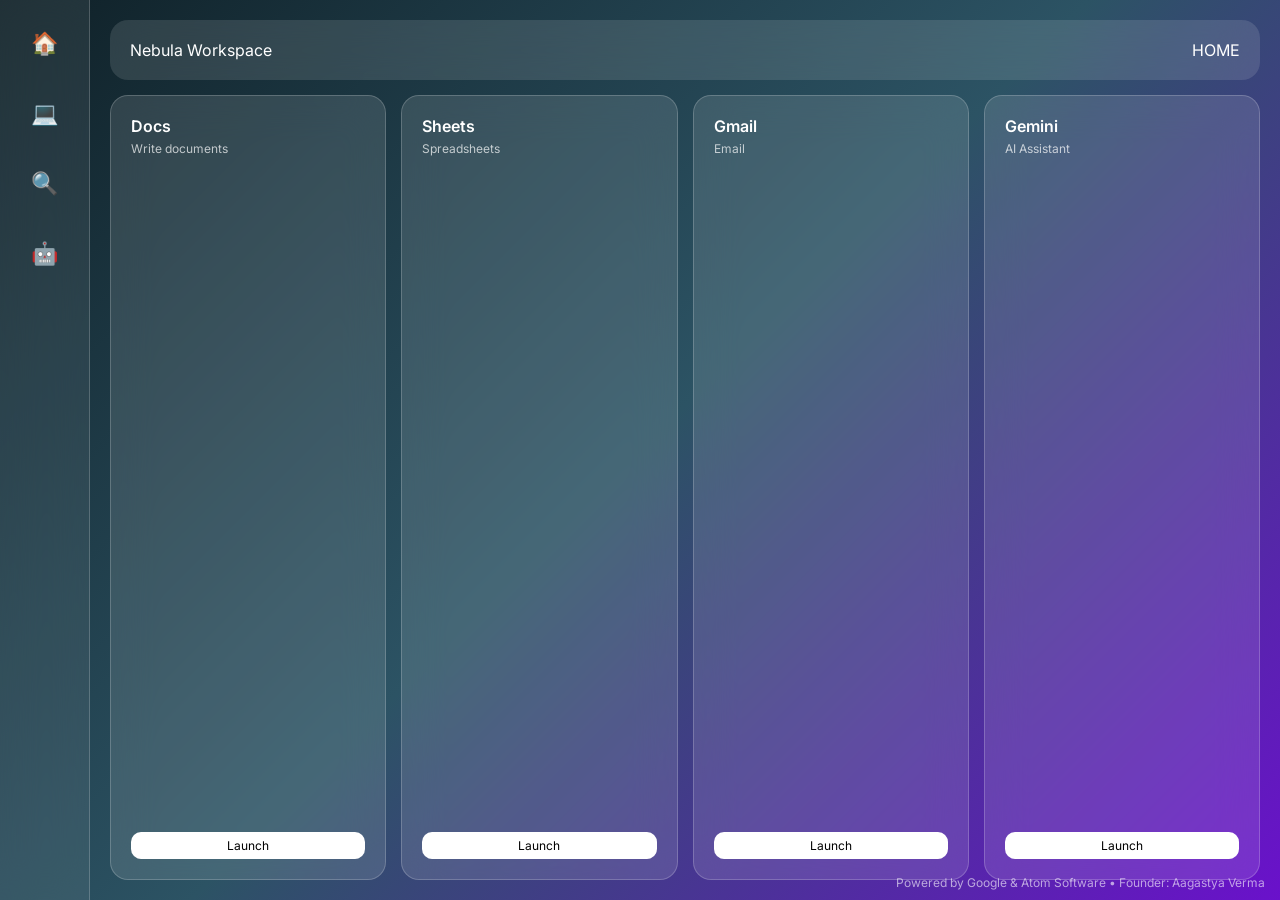
==== index.html @ 1278106d "Update and rename NOffice.html to index.html" ====
<!DOCTYPE html>
<html lang="en">
<head>
<meta charset="UTF-8">
<meta name="viewport" content="width=device-width, initial-scale=1.0">
<title>Nebula Office</title>
<link rel="icon" href="data:image/svg+xml,<svg xmlns=%22http://www.w3.org/2000/svg%22 viewBox=%220 0 100 100%22><text y=%22.9em%22 font-size=%2290%22>🌌</text></svg>">
<link href="https://fonts.googleapis.com/css2?family=Inter:wght@300;400;600&display=swap" rel="stylesheet">
<style>
*{margin:0;padding:0;box-sizing:border-box;font-family:'Inter',sans-serif}
body{height:100vh;background:linear-gradient(135deg,#0f2027,#2c5364,#6a11cb);display:flex;color:white}

.sidebar{width:90px;backdrop-filter:blur(20px);background:rgba(255,255,255,.08);border-right:1px solid rgba(255,255,255,.2);display:flex;flex-direction:column;align-items:center;padding:15px 0;gap:15px}
.icon{width:55px;height:55px;display:flex;align-items:center;justify-content:center;border-radius:18px;cursor:pointer;font-size:22px;transition:.25s}
.icon:hover{background:rgba(255,255,255,.2);transform:scale(1.05)}

.main{flex:1;display:flex;flex-direction:column;padding:20px;gap:15px}
.topbar{height:60px;backdrop-filter:blur(20px);background:rgba(255,255,255,.12);border-radius:18px;display:flex;align-items:center;justify-content:space-between;padding:0 20px}

.grid{flex:1;display:grid;grid-template-columns:repeat(4,1fr);gap:15px}

.card{backdrop-filter:blur(20px);background:rgba(255,255,255,.12);border-radius:18px;padding:20px;display:flex;flex-direction:column;justify-content:space-between;cursor:pointer;transition:.25s;border:1px solid rgba(255,255,255,.2)}
.card:hover{transform:translateY(-5px);background:rgba(255,255,255,.2)}
.card-title{font-size:16px;font-weight:600}
.card-desc{font-size:12px;opacity:.7;margin-top:5px}
.launch-btn{margin-top:15px;padding:6px 10px;border-radius:10px;background:white;color:black;font-size:12px;text-align:center}

.credits{position:fixed;bottom:10px;right:15px;font-size:12px;opacity:.6}
</style>
</head>
<body>

<div class="sidebar">
  <div class="icon" onclick="loadSet('home')">🏠</div>
  <div class="icon" onclick="loadSet('coding')">💻</div>
  <div class="icon" onclick="loadSet('research')">🔍</div>
  <div class="icon" onclick="loadSet('ai')">🤖</div>
</div>

<div class="main">
  <div class="topbar">
    <div>Nebula Workspace</div>
    <div id="mode">HOME</div>
  </div>

  <div class="grid" id="grid"></div>
</div>

<div class="credits">Powered by Google & Atom Software • Founder: Aagastya Verma</div>

<script>
const sets = {
  home: [
    {name:"Docs", url:"https://docs.google.com", desc:"Write documents"},
    {name:"Sheets", url:"https://sheets.google.com", desc:"Spreadsheets"},
    {name:"Gmail", url:"https://mail.google.com", desc:"Email"},
    {name:"Gemini", url:"https://gemini.google.com", desc:"AI Assistant"}
  ],
  coding: [
    {name:"VS Code", url:"https://vscode.dev", desc:"Web IDE"},
    {name:"Replit", url:"https://replit.com", desc:"Online coding"},
    {name:"GitHub", url:"https://github.com", desc:"Repositories"},
    {name:"StackOverflow", url:"https://stackoverflow.com", desc:"Debug help"}
  ],
  research: [
    {name:"Perplexity", url:"https://perplexity.ai", desc:"AI research"},
    {name:"Scholar", url:"https://scholar.google.com", desc:"Papers"},
    {name:"Wikipedia", url:"https://wikipedia.org", desc:"Knowledge"},
    {name:"Notion", url:"https://notion.so", desc:"Notes"}
  ],
  ai: [
    {name:"Gemini", url:"https://gemini.google.com", desc:"Google AI"},
    {name:"ChatGPT", url:"https://chat.openai.com", desc:"AI chat"},
    {name:"Poe", url:"https://poe.com", desc:"Multi AI"},
    {name:"HuggingFace", url:"https://huggingface.co/chat", desc:"Open models"}
  ]
};

function loadSet(name){
  const grid = document.getElementById('grid');
  grid.innerHTML = '';
  document.getElementById('mode').innerText = name.toUpperCase();

  sets[name].forEach(app => {
    const card = document.createElement('div');
    card.className = 'card';
    card.onclick = () => window.open(app.url, '_blank');

    card.innerHTML = `
      <div>
        <div class="card-title">${app.name}</div>
        <div class="card-desc">${app.desc}</div>
      </div>
      <div class="launch-btn">Launch</div>
    `;

    grid.appendChild(card);
  });
}

loadSet('home');
</script>

</body>
</html>
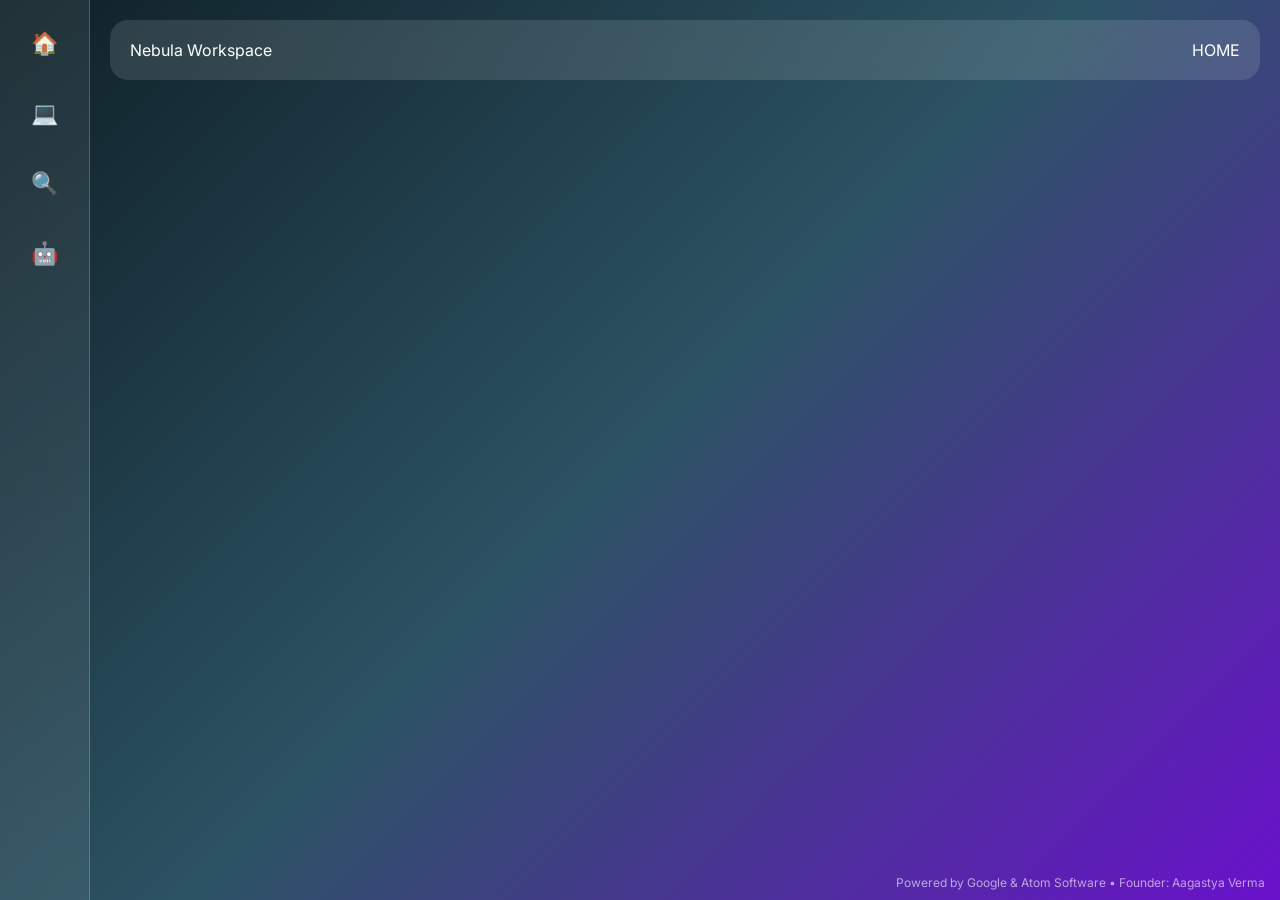
==== commit 990c1d2e: "Update index.html" ====
--- a/index.html
+++ b/index.html
@@ -58,9 +58,10 @@
   ],
   coding: [
     {name:"VS Code", url:"https://vscode.dev", desc:"Web IDE"},
-    {name:"Replit", url:"https://replit.com", desc:"Online coding"},
+    {name:"NebulaX", url:"https://aagastyaverma6-sys.github.io/NebulaX", desc:"Indigenous IDE by Atom"},
     {name:"GitHub", url:"https://github.com", desc:"Repositories"},
     {name:"StackOverflow", url:"https://stackoverflow.com", desc:"Debug help"}
+    {name:"Google Colab", url:"https://colab.research.google.com", desc:"Full Ubuntu text Dev environment"}
   ],
   research: [
     {name:"Perplexity", url:"https://perplexity.ai", desc:"AI research"},
@@ -73,6 +74,7 @@
     {name:"ChatGPT", url:"https://chat.openai.com", desc:"AI chat"},
     {name:"Poe", url:"https://poe.com", desc:"Multi AI"},
     {name:"HuggingFace", url:"https://huggingface.co/chat", desc:"Open models"}
+    {name:"PlAI", url:"https://plai.chat/", desc:"No login AI"}
   ]
 };
 
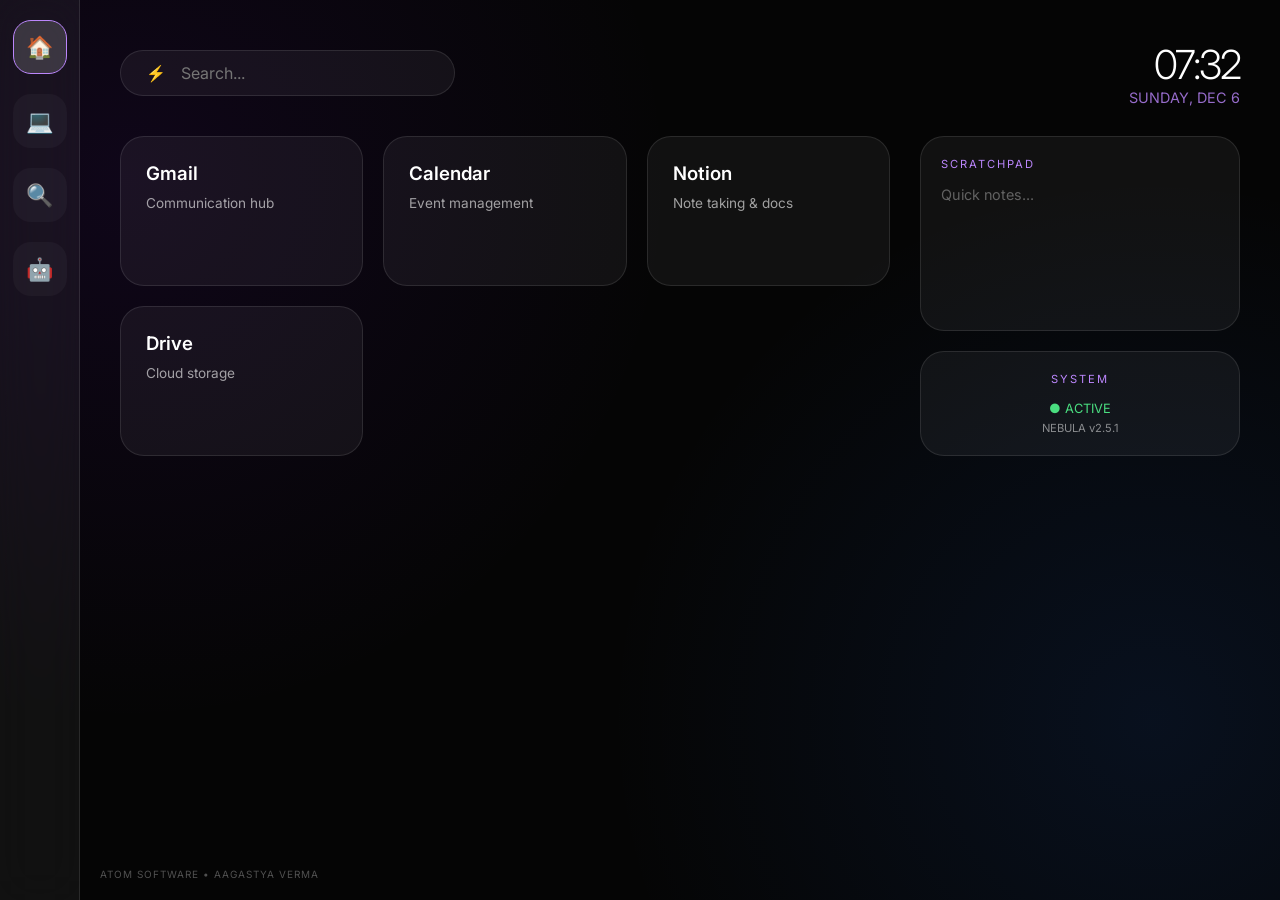
==== commit a31ffbbc: "Update index.html" ====
--- a/index.html
+++ b/index.html
@@ -1,107 +1,328 @@
 <!DOCTYPE html>
 <html lang="en">
 <head>
-<meta charset="UTF-8">
-<meta name="viewport" content="width=device-width, initial-scale=1.0">
-<title>Nebula Office</title>
-<link rel="icon" href="data:image/svg+xml,<svg xmlns=%22http://www.w3.org/2000/svg%22 viewBox=%220 0 100 100%22><text y=%22.9em%22 font-size=%2290%22>🌌</text></svg>">
-<link href="https://fonts.googleapis.com/css2?family=Inter:wght@300;400;600&display=swap" rel="stylesheet">
-<style>
-*{margin:0;padding:0;box-sizing:border-box;font-family:'Inter',sans-serif}
-body{height:100vh;background:linear-gradient(135deg,#0f2027,#2c5364,#6a11cb);display:flex;color:white}
-
-.sidebar{width:90px;backdrop-filter:blur(20px);background:rgba(255,255,255,.08);border-right:1px solid rgba(255,255,255,.2);display:flex;flex-direction:column;align-items:center;padding:15px 0;gap:15px}
-.icon{width:55px;height:55px;display:flex;align-items:center;justify-content:center;border-radius:18px;cursor:pointer;font-size:22px;transition:.25s}
-.icon:hover{background:rgba(255,255,255,.2);transform:scale(1.05)}
-
-.main{flex:1;display:flex;flex-direction:column;padding:20px;gap:15px}
-.topbar{height:60px;backdrop-filter:blur(20px);background:rgba(255,255,255,.12);border-radius:18px;display:flex;align-items:center;justify-content:space-between;padding:0 20px}
-
-.grid{flex:1;display:grid;grid-template-columns:repeat(4,1fr);gap:15px}
-
-.card{backdrop-filter:blur(20px);background:rgba(255,255,255,.12);border-radius:18px;padding:20px;display:flex;flex-direction:column;justify-content:space-between;cursor:pointer;transition:.25s;border:1px solid rgba(255,255,255,.2)}
-.card:hover{transform:translateY(-5px);background:rgba(255,255,255,.2)}
-.card-title{font-size:16px;font-weight:600}
-.card-desc{font-size:12px;opacity:.7;margin-top:5px}
-.launch-btn{margin-top:15px;padding:6px 10px;border-radius:10px;background:white;color:black;font-size:12px;text-align:center}
-
-.credits{position:fixed;bottom:10px;right:15px;font-size:12px;opacity:.6}
-</style>
+    <meta charset="UTF-8">
+    <meta name="viewport" content="width=device-width, initial-scale=1.0">
+    <title>Nebula Office</title>
+    <link rel="icon" href="data:image/svg+xml,<svg xmlns=%22http://www.w3.org/2000/svg%22 viewBox=%220 0 100 100%22><text y=%22.9em%22 font-size=%2290%22>🌌</text></svg>">
+    <link href="https://fonts.googleapis.com/css2?family=Inter:wght@300;400;500;600&display=swap" rel="stylesheet">
+    <style>
+        :root {
+            --glass: rgba(255, 255, 255, 0.05);
+            --glass-heavy: rgba(255, 255, 255, 0.12);
+            --accent: #bb86fc;
+            --bg: #050505;
+        }
+
+        * { margin: 0; padding: 0; box-sizing: border-box; font-family: 'Inter', sans-serif; }
+        
+        body {
+            height: 100vh;
+            background-color: var(--bg);
+            background-image: 
+                radial-gradient(circle at 10% 20%, rgba(106, 17, 203, 0.1) 0%, transparent 40%),
+                radial-gradient(circle at 90% 80%, rgba(37, 117, 252, 0.1) 0%, transparent 40%);
+            color: white;
+            display: flex;
+            overflow: hidden;
+        }
+
+        .sidebar {
+            width: 80px;
+            backdrop-filter: blur(20px);
+            background: var(--glass);
+            border-right: 1px solid rgba(255,255,255,0.1);
+            display: flex;
+            flex-direction: column;
+            align-items: center;
+            padding: 20px 0;
+            gap: 20px;
+            z-index: 100;
+        }
+
+        .icon {
+            width: 54px;
+            height: 54px;
+            display: flex;
+            align-items: center;
+            justify-content: center;
+            border-radius: 18px;
+            cursor: pointer;
+            font-size: 22px;
+            transition: 0.3s cubic-bezier(0.4, 0, 0.2, 1);
+            background: rgba(255,255,255,0.03);
+        }
+
+        .icon:hover {
+            background: var(--accent);
+            transform: scale(1.1);
+            color: black;
+        }
+
+        .icon.active {
+            background: rgba(255,255,255,0.15);
+            border: 1px solid var(--accent);
+        }
+
+        .container {
+            flex: 1;
+            padding: 40px;
+            overflow-y: auto;
+            display: flex;
+            flex-direction: column;
+            gap: 30px;
+        }
+
+        header {
+            display: flex;
+            justify-content: space-between;
+            align-items: center;
+        }
+
+        .time-widget { text-align: right; }
+        #clock { font-size: 2.5rem; font-weight: 300; letter-spacing: -2px; }
+        #date { font-size: 0.9rem; color: var(--accent); opacity: 0.8; }
+
+        .search-bar {
+            background: var(--glass);
+            border: 1px solid rgba(255,255,255,0.1);
+            padding: 12px 25px;
+            border-radius: 100px;
+            display: flex;
+            align-items: center;
+            width: 100%;
+            max-width: 500px;
+            transition: 0.3s;
+        }
+
+        .search-bar:focus-within {
+            background: var(--glass-heavy);
+            border-color: var(--accent);
+            max-width: 550px;
+        }
+
+        .search-bar input {
+            background: transparent;
+            border: none;
+            outline: none;
+            color: white;
+            padding-left: 15px;
+            width: 100%;
+            font-size: 1rem;
+        }
+
+        .layout {
+            display: grid;
+            grid-template-columns: 1fr 320px;
+            gap: 30px;
+        }
+
+        .app-grid {
+            display: grid;
+            grid-template-columns: repeat(auto-fill, minmax(220px, 1fr));
+            gap: 20px;
+        }
+
+        .card {
+            background: var(--glass);
+            border: 1px solid rgba(255,255,255,0.1);
+            padding: 25px;
+            border-radius: 24px;
+            cursor: pointer;
+            transition: 0.4s;
+            position: relative;
+            overflow: hidden;
+        }
+
+        .card:hover {
+            transform: translateY(-8px);
+            background: rgba(255,255,255,0.08);
+            border-color: var(--accent);
+        }
+
+        .card h3 { margin-bottom: 8px; font-weight: 600; }
+        .card p { font-size: 0.85rem; opacity: 0.6; line-height: 1.5; }
+
+        .widgets {
+            display: flex;
+            flex-direction: column;
+            gap: 20px;
+        }
+
+        .widget {
+            background: var(--glass);
+            border: 1px solid rgba(255,255,255,0.1);
+            padding: 20px;
+            border-radius: 24px;
+        }
+
+        .widget-label {
+            font-size: 0.7rem;
+            text-transform: uppercase;
+            letter-spacing: 2px;
+            margin-bottom: 15px;
+            display: block;
+            color: var(--accent);
+        }
+
+        textarea {
+            width: 100%;
+            height: 120px;
+            background: transparent;
+            border: none;
+            color: white;
+            resize: none;
+            outline: none;
+            font-size: 0.9rem;
+            opacity: 0.8;
+        }
+
+        @media (max-width: 768px) {
+            body { flex-direction: column; }
+            .sidebar {
+                width: 100%;
+                height: 70px;
+                flex-direction: row;
+                justify-content: space-around;
+                border-right: none;
+                border-top: 1px solid rgba(255,255,255,0.1);
+                position: fixed;
+                bottom: 0;
+                padding: 0;
+            }
+            .layout { grid-template-columns: 1fr; }
+            .widgets { display: none; }
+            .container { padding: 20px; padding-bottom: 100px; }
+            #clock { font-size: 1.8rem; }
+        }
+
+        @keyframes fadeIn {
+            from { opacity: 0; transform: translateY(10px); }
+            to { opacity: 1; transform: translateY(0); }
+        }
+        .card { animation: fadeIn 0.4s ease-out; }
+    </style>
 </head>
 <body>
 
 <div class="sidebar">
-  <div class="icon" onclick="loadSet('home')">🏠</div>
-  <div class="icon" onclick="loadSet('coding')">💻</div>
-  <div class="icon" onclick="loadSet('research')">🔍</div>
-  <div class="icon" onclick="loadSet('ai')">🤖</div>
+    <div class="icon" id="nav-home" onclick="loadSet('home', this)" title="Home">🏠</div>
+    <div class="icon" id="nav-coding" onclick="loadSet('coding', this)" title="Coding">💻</div>
+    <div class="icon" id="nav-research" onclick="loadSet('research', this)" title="Research">🔍</div>
+    <div class="icon" id="nav-ai" onclick="loadSet('ai', this)" title="AI">🤖</div>
 </div>
 
-<div class="main">
-  <div class="topbar">
-    <div>Nebula Workspace</div>
-    <div id="mode">HOME</div>
-  </div>
-
-  <div class="grid" id="grid"></div>
+<div class="container">
+    <header>
+        <div>
+            <div class="search-bar">
+                <span>⚡</span>
+                <input type="text" id="searchInput" placeholder="Search..." onkeydown="doSearch(event)">
+            </div>
+        </div>
+        <div class="time-widget">
+            <div id="clock">00:00</div>
+            <div id="date">LOADING...</div>
+        </div>
+    </header>
+
+    <div class="layout">
+        <div class="app-grid" id="appGrid"></div>
+        
+        <div class="widgets">
+            <div class="widget">
+                <span class="widget-label">SCRATCHPAD</span>
+                <textarea id="notes" placeholder="Quick notes..."></textarea>
+            </div>
+            <div class="widget" style="text-align: center;">
+                <span class="widget-label">SYSTEM</span>
+                <div style="font-size: 0.8rem; color: #4ade80;">● ACTIVE</div>
+                <div style="font-size: 0.7rem; opacity: 0.5; margin-top: 5px;">NEBULA v2.5.1</div>
+            </div>
+        </div>
+    </div>
 </div>
 
-<div class="credits">Powered by Google & Atom Software • Founder: Aagastya Verma</div>
+<div style="position: fixed; bottom: 20px; left: 100px; font-size: 10px; opacity: 0.3; letter-spacing: 1px;">
+    ATOM SOFTWARE • AAGASTYA VERMA
+</div>
 
 <script>
-const sets = {
-  home: [
-    {name:"Docs", url:"https://docs.google.com", desc:"Write documents"},
-    {name:"Sheets", url:"https://sheets.google.com", desc:"Spreadsheets"},
-    {name:"Gmail", url:"https://mail.google.com", desc:"Email"},
-    {name:"Gemini", url:"https://gemini.google.com", desc:"AI Assistant"}
-  ],
-  coding: [
-    {name:"VS Code", url:"https://vscode.dev", desc:"Web IDE"},
-    {name:"NebulaX", url:"https://aagastyaverma6-sys.github.io/NebulaX", desc:"Indigenous IDE by Atom"},
-    {name:"GitHub", url:"https://github.com", desc:"Repositories"},
-    {name:"StackOverflow", url:"https://stackoverflow.com", desc:"Debug help"}
-    {name:"Google Colab", url:"https://colab.research.google.com", desc:"Full Ubuntu text Dev environment"}
-  ],
-  research: [
-    {name:"Perplexity", url:"https://perplexity.ai", desc:"AI research"},
-    {name:"Scholar", url:"https://scholar.google.com", desc:"Papers"},
-    {name:"Wikipedia", url:"https://wikipedia.org", desc:"Knowledge"},
-    {name:"Notion", url:"https://notion.so", desc:"Notes"}
-  ],
-  ai: [
-    {name:"Gemini", url:"https://gemini.google.com", desc:"Google AI"},
-    {name:"ChatGPT", url:"https://chat.openai.com", desc:"AI chat"},
-    {name:"Poe", url:"https://poe.com", desc:"Multi AI"},
-    {name:"HuggingFace", url:"https://huggingface.co/chat", desc:"Open models"}
-    {name:"PlAI", url:"https://plai.chat/", desc:"No login AI"}
-  ]
-};
-
-function loadSet(name){
-  const grid = document.getElementById('grid');
-  grid.innerHTML = '';
-  document.getElementById('mode').innerText = name.toUpperCase();
-
-  sets[name].forEach(app => {
-    const card = document.createElement('div');
-    card.className = 'card';
-    card.onclick = () => window.open(app.url, '_blank');
-
-    card.innerHTML = `
-      <div>
-        <div class="card-title">${app.name}</div>
-        <div class="card-desc">${app.desc}</div>
-      </div>
-      <div class="launch-btn">Launch</div>
-    `;
-
-    grid.appendChild(card);
-  });
-}
-
-loadSet('home');
+    const apps = {
+        home: [
+            { n: "Gmail", d: "Communication hub", u: "https://mail.google.com" },
+            { n: "Calendar", d: "Event management", u: "https://calendar.google.com" },
+            { n: "Notion", d: "Note taking & docs", u: "https://notion.so" },
+            { n: "Drive", d: "Cloud storage", u: "https://drive.google.com" }
+        ],
+        coding: [
+            { n: "NebulaX", d: "Indigenous IDE", u: "https://aagastyaverma6-sys.github.io/NebulaX" },
+            { n: "GitHub", d: "Source control", u: "https://github.com" },
+            { n: "Vercel", d: "Deployment platform", u: "https://vercel.com" },
+            { n: "StackOverflow", d: "Knowledge base", u: "https://stackoverflow.com" }
+        ],
+        research: [
+            { n: "Perplexity", d: "AI search engine", u: "https://perplexity.ai" },
+            { n: "Scholar", d: "Academic papers", u: "https://scholar.google.com" },
+            { n: "Wolfram", d: "Computational math", u: "https://wolframalpha.com" },
+            { n: "Medium", d: "Tech articles", u: "https://medium.com" }
+        ],
+        ai: [
+            { n: "Gemini", d: "Google Intelligence", u: "https://gemini.google.com" },
+            { n: "ChatGPT", d: "OpenAI Chat", u: "https://chat.openai.com" },
+            { n: "Claude", d: "Anthropic Model", u: "https://claude.ai" },
+            { n: "HuggingFace", d: "ML Community", u: "https://huggingface.co" }
+        ]
+    };
+
+    function loadSet(key, el) {
+        const grid = document.getElementById('appGrid');
+        grid.innerHTML = '';
+        
+        document.querySelectorAll('.icon').forEach(i => i.classList.remove('active'));
+        if(el) el.classList.add('active');
+        localStorage.setItem('lastTab', key);
+
+        apps[key].forEach((a, i) => {
+            const div = document.createElement('div');
+            div.className = 'card';
+            div.style.animationDelay = `${i * 0.05}s`;
+            div.onclick = () => window.open(a.u, '_blank');
+            div.innerHTML = `<h3>${a.n}</h3><p>${a.d}</p>`;
+            grid.appendChild(div);
+        });
+    }
+
+    function updateClock() {
+        const now = new Date();
+        document.getElementById('clock').innerText = now.toLocaleTimeString([], {hour: '2-digit', minute:'2-digit', hour12: false});
+        document.getElementById('date').innerText = now.toLocaleDateString([], {weekday: 'long', month: 'short', day: 'numeric'}).toUpperCase();
+    }
+
+    function doSearch(e) {
+        if(e.key === 'Enter') {
+            const val = e.target.value;
+            if(val) {
+                window.open(`https://www.google.com/search?q=${encodeURIComponent(val)}`, '_blank');
+                e.target.value = '';
+            }
+        }
+    }
+
+    const notes = document.getElementById('notes');
+    notes.value = localStorage.getItem('nebula_notes') || '';
+    notes.oninput = () => localStorage.setItem('nebula_notes', notes.value);
+
+    const lastTab = localStorage.getItem('lastTab') || 'home';
+    const activeIcon = document.getElementById(`nav-${lastTab}`);
+    loadSet(lastTab, activeIcon);
+    
+    setInterval(updateClock, 1000);
+    updateClock();
 </script>
-
 </body>
 </html>
+</script>
+
+</body>
+</html>
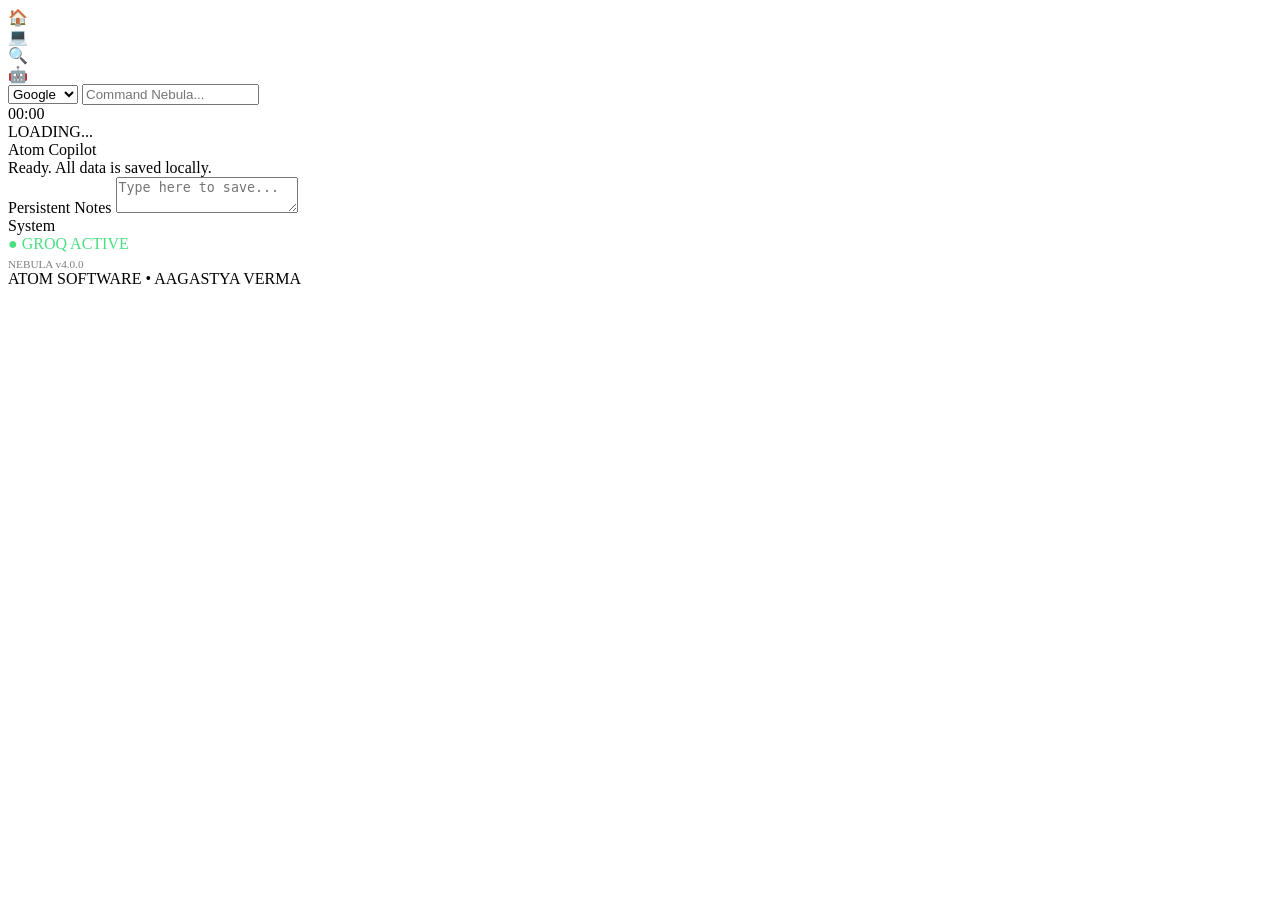
==== commit 33d8618b: "Update index.html" ====
--- a/index.html
+++ b/index.html
@@ -3,205 +3,8 @@
 <head>
     <meta charset="UTF-8">
     <meta name="viewport" content="width=device-width, initial-scale=1.0">
-    <title>Nebula Office</title>
-    <link rel="icon" href="data:image/svg+xml,<svg xmlns=%22http://www.w3.org/2000/svg%22 viewBox=%220 0 100 100%22><text y=%22.9em%22 font-size=%2290%22>🌌</text></svg>">
-    <link href="https://fonts.googleapis.com/css2?family=Inter:wght@300;400;500;600&display=swap" rel="stylesheet">
-    <style>
-        :root {
-            --glass: rgba(255, 255, 255, 0.05);
-            --glass-heavy: rgba(255, 255, 255, 0.12);
-            --accent: #bb86fc;
-            --bg: #050505;
-        }
-
-        * { margin: 0; padding: 0; box-sizing: border-box; font-family: 'Inter', sans-serif; }
-        
-        body {
-            height: 100vh;
-            background-color: var(--bg);
-            background-image: 
-                radial-gradient(circle at 10% 20%, rgba(106, 17, 203, 0.1) 0%, transparent 40%),
-                radial-gradient(circle at 90% 80%, rgba(37, 117, 252, 0.1) 0%, transparent 40%);
-            color: white;
-            display: flex;
-            overflow: hidden;
-        }
-
-        .sidebar {
-            width: 80px;
-            backdrop-filter: blur(20px);
-            background: var(--glass);
-            border-right: 1px solid rgba(255,255,255,0.1);
-            display: flex;
-            flex-direction: column;
-            align-items: center;
-            padding: 20px 0;
-            gap: 20px;
-            z-index: 100;
-        }
-
-        .icon {
-            width: 54px;
-            height: 54px;
-            display: flex;
-            align-items: center;
-            justify-content: center;
-            border-radius: 18px;
-            cursor: pointer;
-            font-size: 22px;
-            transition: 0.3s cubic-bezier(0.4, 0, 0.2, 1);
-            background: rgba(255,255,255,0.03);
-        }
-
-        .icon:hover {
-            background: var(--accent);
-            transform: scale(1.1);
-            color: black;
-        }
-
-        .icon.active {
-            background: rgba(255,255,255,0.15);
-            border: 1px solid var(--accent);
-        }
-
-        .container {
-            flex: 1;
-            padding: 40px;
-            overflow-y: auto;
-            display: flex;
-            flex-direction: column;
-            gap: 30px;
-        }
-
-        header {
-            display: flex;
-            justify-content: space-between;
-            align-items: center;
-        }
-
-        .time-widget { text-align: right; }
-        #clock { font-size: 2.5rem; font-weight: 300; letter-spacing: -2px; }
-        #date { font-size: 0.9rem; color: var(--accent); opacity: 0.8; }
-
-        .search-bar {
-            background: var(--glass);
-            border: 1px solid rgba(255,255,255,0.1);
-            padding: 12px 25px;
-            border-radius: 100px;
-            display: flex;
-            align-items: center;
-            width: 100%;
-            max-width: 500px;
-            transition: 0.3s;
-        }
-
-        .search-bar:focus-within {
-            background: var(--glass-heavy);
-            border-color: var(--accent);
-            max-width: 550px;
-        }
-
-        .search-bar input {
-            background: transparent;
-            border: none;
-            outline: none;
-            color: white;
-            padding-left: 15px;
-            width: 100%;
-            font-size: 1rem;
-        }
-
-        .layout {
-            display: grid;
-            grid-template-columns: 1fr 320px;
-            gap: 30px;
-        }
-
-        .app-grid {
-            display: grid;
-            grid-template-columns: repeat(auto-fill, minmax(220px, 1fr));
-            gap: 20px;
-        }
-
-        .card {
-            background: var(--glass);
-            border: 1px solid rgba(255,255,255,0.1);
-            padding: 25px;
-            border-radius: 24px;
-            cursor: pointer;
-            transition: 0.4s;
-            position: relative;
-            overflow: hidden;
-        }
-
-        .card:hover {
-            transform: translateY(-8px);
-            background: rgba(255,255,255,0.08);
-            border-color: var(--accent);
-        }
-
-        .card h3 { margin-bottom: 8px; font-weight: 600; }
-        .card p { font-size: 0.85rem; opacity: 0.6; line-height: 1.5; }
-
-        .widgets {
-            display: flex;
-            flex-direction: column;
-            gap: 20px;
-        }
-
-        .widget {
-            background: var(--glass);
-            border: 1px solid rgba(255,255,255,0.1);
-            padding: 20px;
-            border-radius: 24px;
-        }
-
-        .widget-label {
-            font-size: 0.7rem;
-            text-transform: uppercase;
-            letter-spacing: 2px;
-            margin-bottom: 15px;
-            display: block;
-            color: var(--accent);
-        }
-
-        textarea {
-            width: 100%;
-            height: 120px;
-            background: transparent;
-            border: none;
-            color: white;
-            resize: none;
-            outline: none;
-            font-size: 0.9rem;
-            opacity: 0.8;
-        }
-
-        @media (max-width: 768px) {
-            body { flex-direction: column; }
-            .sidebar {
-                width: 100%;
-                height: 70px;
-                flex-direction: row;
-                justify-content: space-around;
-                border-right: none;
-                border-top: 1px solid rgba(255,255,255,0.1);
-                position: fixed;
-                bottom: 0;
-                padding: 0;
-            }
-            .layout { grid-template-columns: 1fr; }
-            .widgets { display: none; }
-            .container { padding: 20px; padding-bottom: 100px; }
-            #clock { font-size: 1.8rem; }
-        }
-
-        @keyframes fadeIn {
-            from { opacity: 0; transform: translateY(10px); }
-            to { opacity: 1; transform: translateY(0); }
-        }
-        .card { animation: fadeIn 0.4s ease-out; }
-    </style>
+    <title>Nebula Office | Atom</title>
+    <link rel="stylesheet" href="style.css">
 </head>
 <body>
 
@@ -214,11 +17,12 @@
 
 <div class="container">
     <header>
-        <div>
-            <div class="search-bar">
-                <span>⚡</span>
-                <input type="text" id="searchInput" placeholder="Search..." onkeydown="doSearch(event)">
-            </div>
+        <div class="omnibar">
+            <select id="searchMode">
+                <option value="google">Google</option>
+                <option value="copilot">Atom AI</option>
+            </select>
+            <input type="text" id="omnibarInput" placeholder="Command Nebula..." onkeydown="handleOmni(event)">
         </div>
         <div class="time-widget">
             <div id="clock">00:00</div>
@@ -231,98 +35,24 @@
         
         <div class="widgets">
             <div class="widget">
-                <span class="widget-label">SCRATCHPAD</span>
-                <textarea id="notes" placeholder="Quick notes..."></textarea>
+                <span class="widget-label">Atom Copilot</span>
+                <div id="copilot-display">Ready. All data is saved locally.</div>
             </div>
-            <div class="widget" style="text-align: center;">
-                <span class="widget-label">SYSTEM</span>
-                <div style="font-size: 0.8rem; color: #4ade80;">● ACTIVE</div>
-                <div style="font-size: 0.7rem; opacity: 0.5; margin-top: 5px;">NEBULA v2.5.1</div>
+            <div class="widget">
+                <span class="widget-label">Persistent Notes</span>
+                <textarea id="notes-area" placeholder="Type here to save..."></textarea>
+            </div>
+            <div class="widget">
+                <span class="widget-label">System</span>
+                <div id="ai-status" style="color: #4ade80;">● GROQ ACTIVE</div>
+                <div style="font-size: 0.7rem; opacity: 0.5; margin-top: 5px;">NEBULA v4.0.0</div>
             </div>
         </div>
     </div>
 </div>
 
-<div style="position: fixed; bottom: 20px; left: 100px; font-size: 10px; opacity: 0.3; letter-spacing: 1px;">
-    ATOM SOFTWARE • AAGASTYA VERMA
-</div>
+<div class="brand-footer">ATOM SOFTWARE • AAGASTYA VERMA</div>
 
-<script>
-    const apps = {
-        home: [
-            { n: "Gmail", d: "Communication hub", u: "https://mail.google.com" },
-            { n: "Calendar", d: "Event management", u: "https://calendar.google.com" },
-            { n: "Notion", d: "Note taking & docs", u: "https://notion.so" },
-            { n: "Drive", d: "Cloud storage", u: "https://drive.google.com" }
-        ],
-        coding: [
-            { n: "NebulaX", d: "Indigenous IDE", u: "https://aagastyaverma6-sys.github.io/NebulaX" },
-            { n: "GitHub", d: "Source control", u: "https://github.com" },
-            { n: "Vercel", d: "Deployment platform", u: "https://vercel.com" },
-            { n: "StackOverflow", d: "Knowledge base", u: "https://stackoverflow.com" }
-        ],
-        research: [
-            { n: "Perplexity", d: "AI search engine", u: "https://perplexity.ai" },
-            { n: "Scholar", d: "Academic papers", u: "https://scholar.google.com" },
-            { n: "Wolfram", d: "Computational math", u: "https://wolframalpha.com" },
-            { n: "Medium", d: "Tech articles", u: "https://medium.com" }
-        ],
-        ai: [
-            { n: "Gemini", d: "Google Intelligence", u: "https://gemini.google.com" },
-            { n: "ChatGPT", d: "OpenAI Chat", u: "https://chat.openai.com" },
-            { n: "Claude", d: "Anthropic Model", u: "https://claude.ai" },
-            { n: "HuggingFace", d: "ML Community", u: "https://huggingface.co" }
-        ]
-    };
-
-    function loadSet(key, el) {
-        const grid = document.getElementById('appGrid');
-        grid.innerHTML = '';
-        
-        document.querySelectorAll('.icon').forEach(i => i.classList.remove('active'));
-        if(el) el.classList.add('active');
-        localStorage.setItem('lastTab', key);
-
-        apps[key].forEach((a, i) => {
-            const div = document.createElement('div');
-            div.className = 'card';
-            div.style.animationDelay = `${i * 0.05}s`;
-            div.onclick = () => window.open(a.u, '_blank');
-            div.innerHTML = `<h3>${a.n}</h3><p>${a.d}</p>`;
-            grid.appendChild(div);
-        });
-    }
-
-    function updateClock() {
-        const now = new Date();
-        document.getElementById('clock').innerText = now.toLocaleTimeString([], {hour: '2-digit', minute:'2-digit', hour12: false});
-        document.getElementById('date').innerText = now.toLocaleDateString([], {weekday: 'long', month: 'short', day: 'numeric'}).toUpperCase();
-    }
-
-    function doSearch(e) {
-        if(e.key === 'Enter') {
-            const val = e.target.value;
-            if(val) {
-                window.open(`https://www.google.com/search?q=${encodeURIComponent(val)}`, '_blank');
-                e.target.value = '';
-            }
-        }
-    }
-
-    const notes = document.getElementById('notes');
-    notes.value = localStorage.getItem('nebula_notes') || '';
-    notes.oninput = () => localStorage.setItem('nebula_notes', notes.value);
-
-    const lastTab = localStorage.getItem('lastTab') || 'home';
-    const activeIcon = document.getElementById(`nav-${lastTab}`);
-    loadSet(lastTab, activeIcon);
-    
-    setInterval(updateClock, 1000);
-    updateClock();
-</script>
+<script src="app.js"></script>
 </body>
 </html>
-</script>
-
-</body>
-</html>
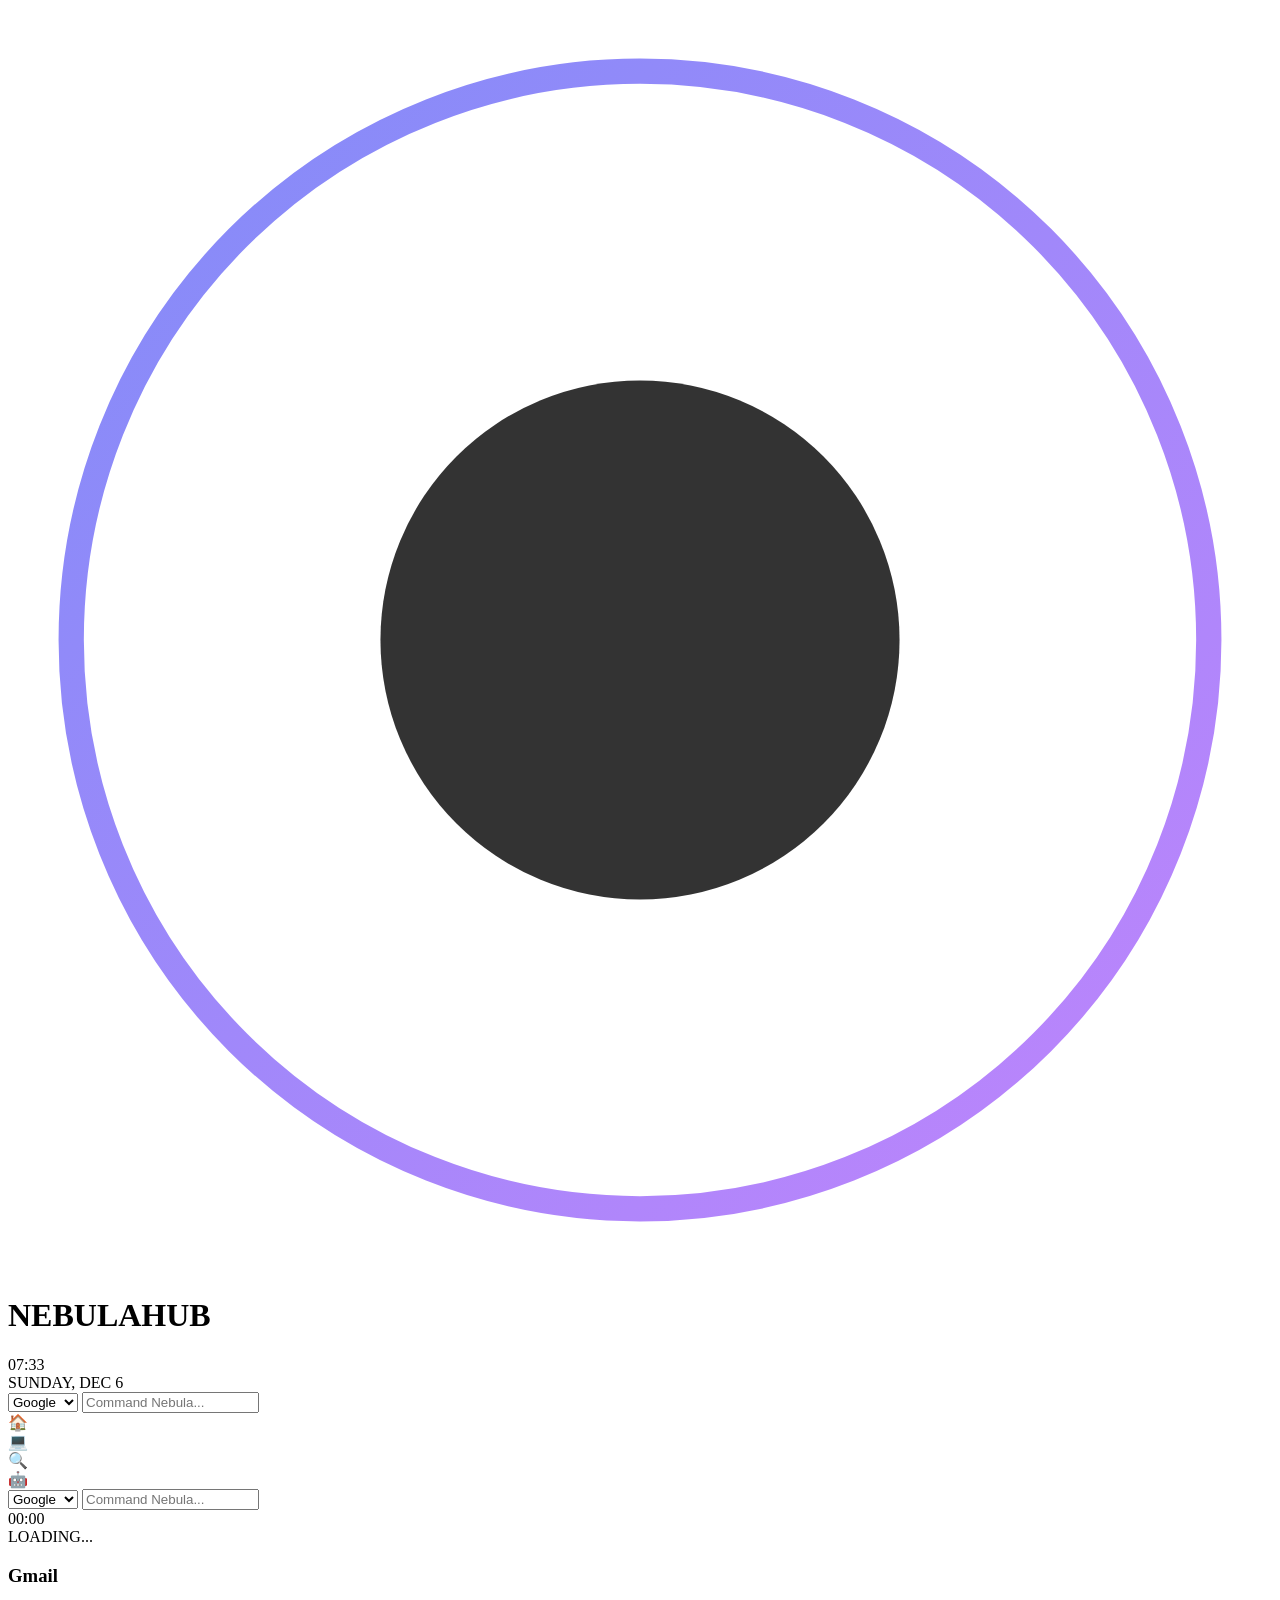
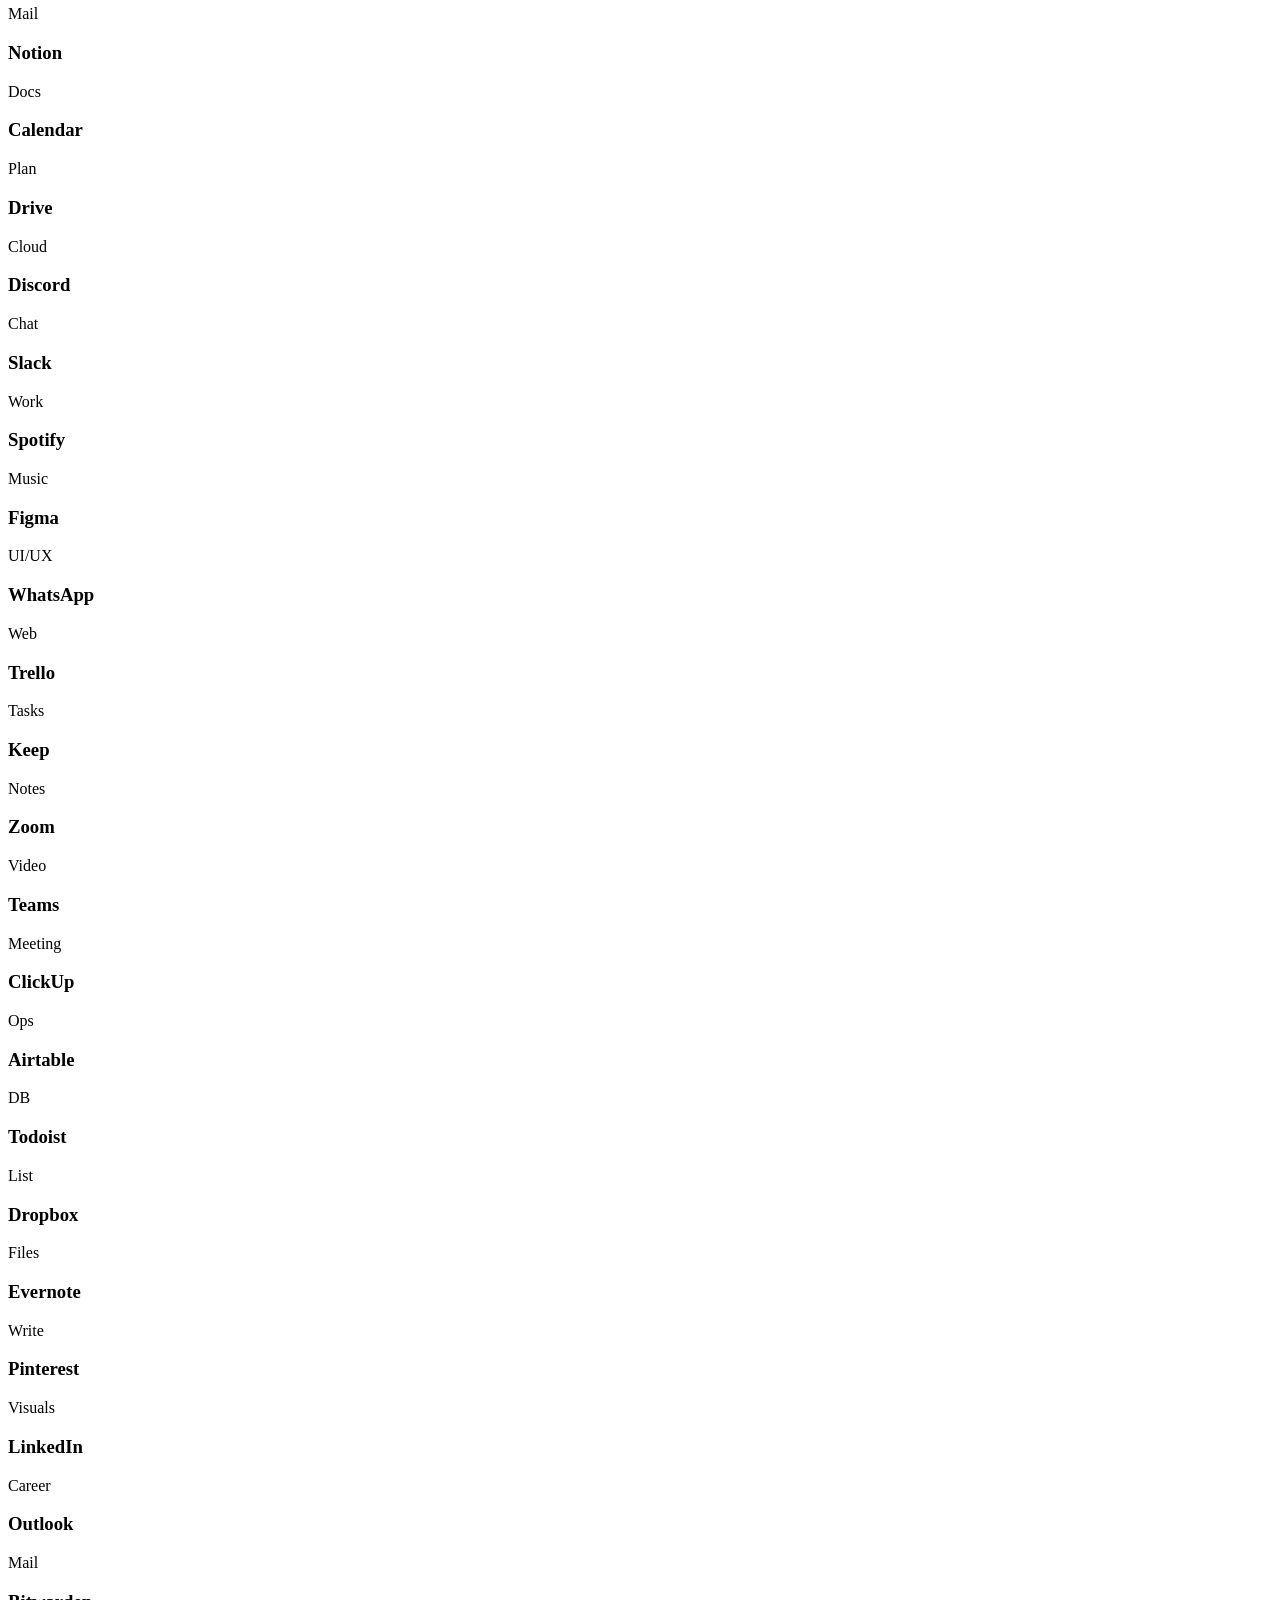
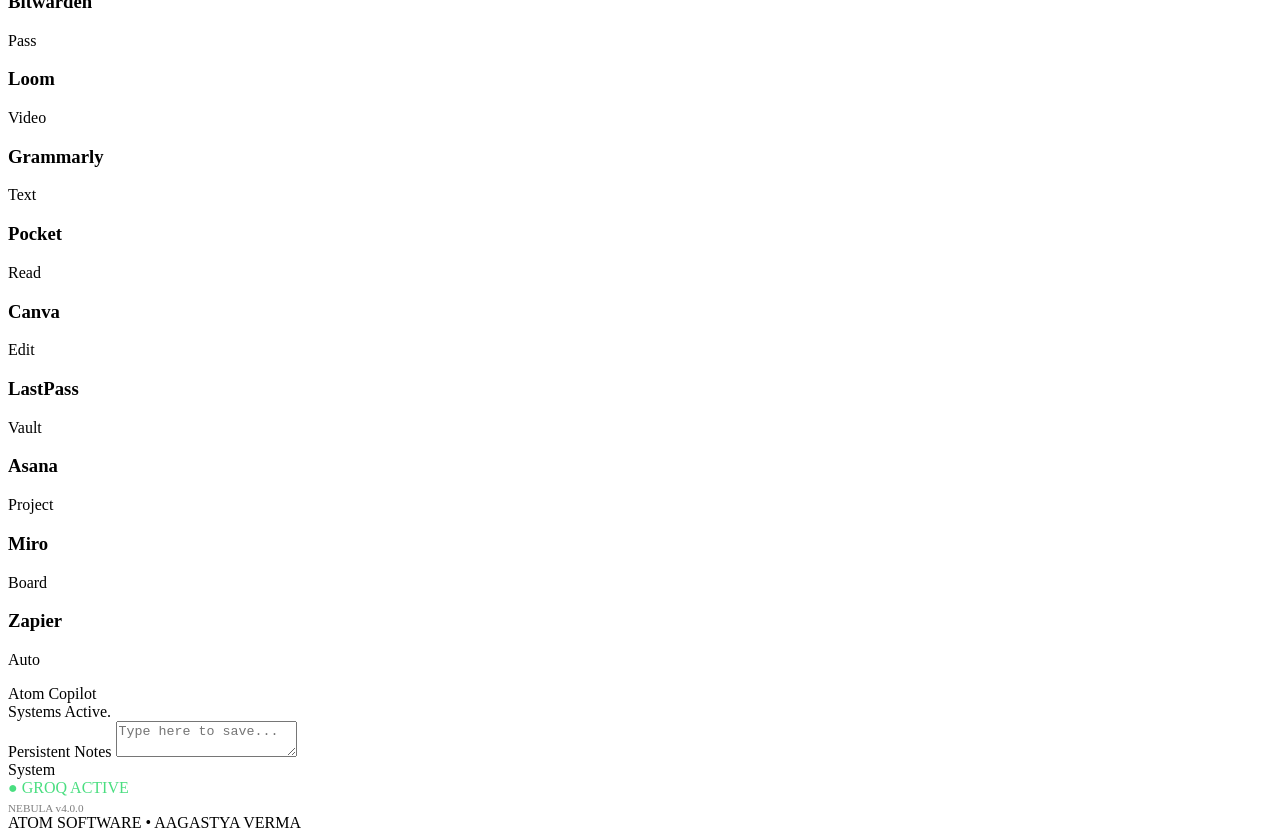
==== commit 3de0f891: "Update index.html" ====
--- a/index.html
+++ b/index.html
@@ -7,6 +7,38 @@
     <link rel="stylesheet" href="style.css">
 </head>
 <body>
+<div class="header">
+    <div class="brand-block">
+        <div class="logo-area">
+            <!-- Modern Nebula Orbit Logo -->
+            <svg class="nebula-logo" viewBox="0 0 100 100" xmlns="http://www.w3.org/2000/svg">
+                <circle cx="50" cy="50" r="45" fill="none" stroke="url(#grad)" stroke-width="2" />
+                <circle cx="50" cy="50" r="20" fill="var(--accent)" opacity="0.8">
+                    <animate attributeName="r" values="18;22;18" dur="3s" repeatCount="indefinite" />
+                </circle>
+                <defs>
+                    <linearGradient id="grad" x1="0%" y1="0%" x2="100%" y2="100%">
+                        <stop offset="0%" style="stop-color:#818cf8;stop-opacity:1" />
+                        <stop offset="100%" style="stop-color:#c084fc;stop-opacity:1" />
+                    </linearGradient>
+                </defs>
+            </svg>
+            <h1 class="hub-title">NEBULA<span>HUB</span></h1>
+        </div>
+        <div class="time-block">
+            <div id="clock">00:00</div>
+            <div id="date">LOADING...</div>
+        </div>
+    </div>
+    
+    <div class="omni-box">
+        <select id="searchMode">
+            <option value="google">Google</option>
+            <option value="atom">Atom AI</option>
+        </select>
+        <input type="text" placeholder="Command Nebula..." onkeypress="handleOmni(event)">
+    </div>
+</div>
 
 <div class="sidebar">
     <div class="icon" id="nav-home" onclick="loadSet('home', this)" title="Home">🏠</div>
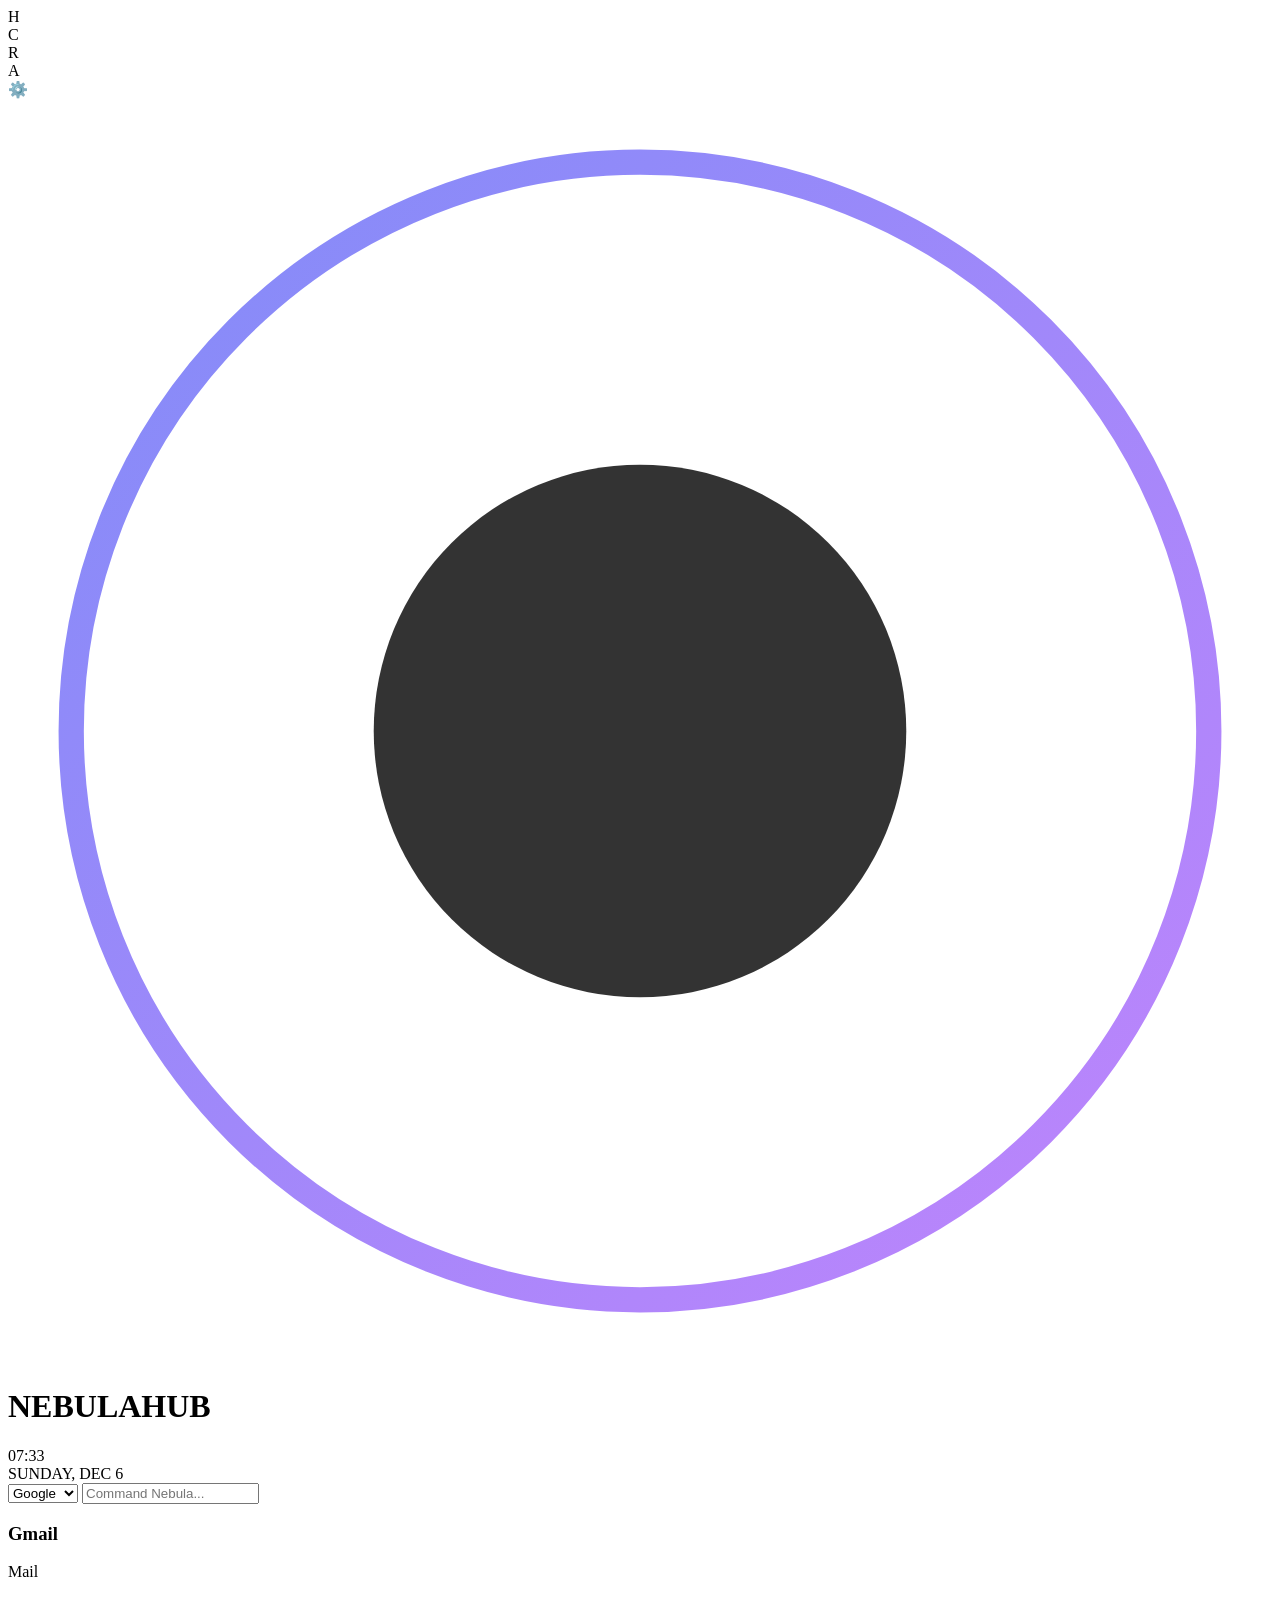
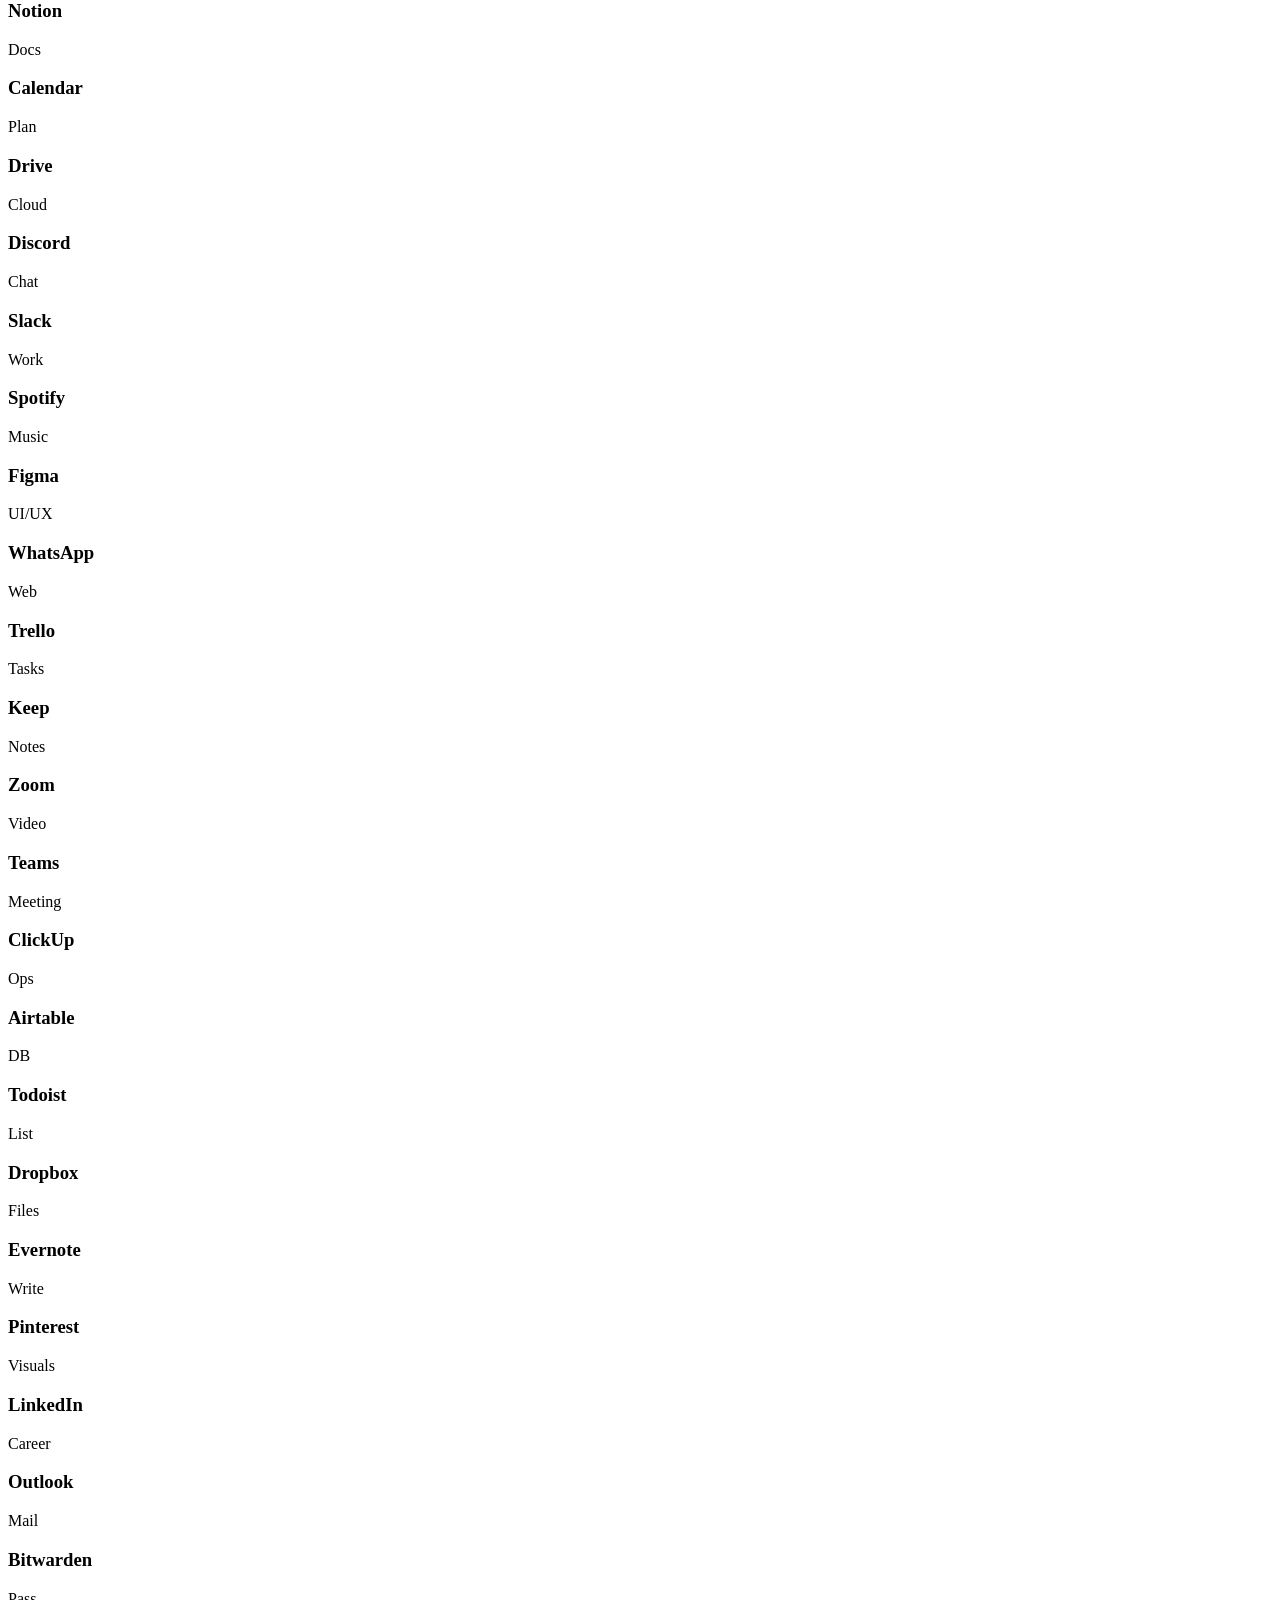
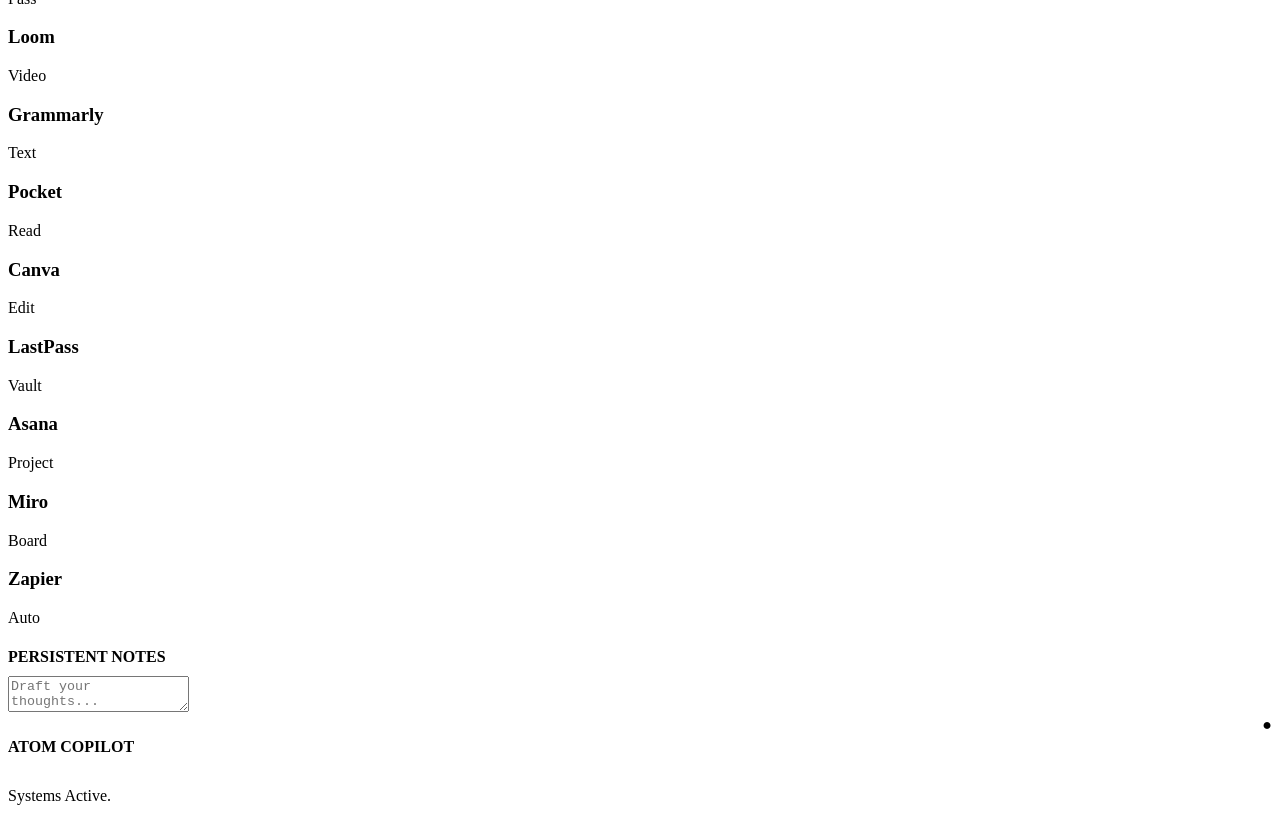
==== commit 7a7c5aee: "Update index.html" ====
--- a/index.html
+++ b/index.html
@@ -3,88 +3,72 @@
 <head>
     <meta charset="UTF-8">
     <meta name="viewport" content="width=device-width, initial-scale=1.0">
-    <title>Nebula Office | Atom</title>
+    <title>Nebula Hub | Workspace</title>
     <link rel="stylesheet" href="style.css">
+    <link href="https://fonts.googleapis.com/css2?family=Inter:wght@200;300;400;600;800&display=swap" rel="stylesheet">
 </head>
 <body>
-<div class="header">
-    <div class="brand-block">
-        <div class="logo-area">
-            <!-- Modern Nebula Orbit Logo -->
-            <svg class="nebula-logo" viewBox="0 0 100 100" xmlns="http://www.w3.org/2000/svg">
-                <circle cx="50" cy="50" r="45" fill="none" stroke="url(#grad)" stroke-width="2" />
-                <circle cx="50" cy="50" r="20" fill="var(--accent)" opacity="0.8">
-                    <animate attributeName="r" values="18;22;18" dur="3s" repeatCount="indefinite" />
-                </circle>
-                <defs>
-                    <linearGradient id="grad" x1="0%" y1="0%" x2="100%" y2="100%">
-                        <stop offset="0%" style="stop-color:#818cf8;stop-opacity:1" />
-                        <stop offset="100%" style="stop-color:#c084fc;stop-opacity:1" />
-                    </linearGradient>
-                </defs>
-            </svg>
-            <h1 class="hub-title">NEBULA<span>HUB</span></h1>
-        </div>
-        <div class="time-block">
-            <div id="clock">00:00</div>
-            <div id="date">LOADING...</div>
-        </div>
-    </div>
-    
-    <div class="omni-box">
-        <select id="searchMode">
-            <option value="google">Google</option>
-            <option value="atom">Atom AI</option>
-        </select>
-        <input type="text" placeholder="Command Nebula..." onkeypress="handleOmni(event)">
-    </div>
-</div>
 
-<div class="sidebar">
-    <div class="icon" id="nav-home" onclick="loadSet('home', this)" title="Home">🏠</div>
-    <div class="icon" id="nav-coding" onclick="loadSet('coding', this)" title="Coding">💻</div>
-    <div class="icon" id="nav-research" onclick="loadSet('research', this)" title="Research">🔍</div>
-    <div class="icon" id="nav-ai" onclick="loadSet('ai', this)" title="AI">🤖</div>
-</div>
+    <nav>
+        <div class="icon active" id="nav-home" onclick="loadSet('home', this)">H</div>
+        <div class="icon" id="nav-coding" onclick="loadSet('coding', this)">C</div>
+        <div class="icon" id="nav-research" onclick="loadSet('research', this)">R</div>
+        <div class="icon" id="nav-ai" onclick="loadSet('ai', this)">A</div>
+        <div style="margin-top: auto;" class="icon" onclick="resetKey()" title="Reset API Key">⚙️</div>
+    </nav>
 
-<div class="container">
-    <header>
-        <div class="omnibar">
-            <select id="searchMode">
-                <option value="google">Google</option>
-                <option value="copilot">Atom AI</option>
-            </select>
-            <input type="text" id="omnibarInput" placeholder="Command Nebula..." onkeydown="handleOmni(event)">
-        </div>
-        <div class="time-widget">
-            <div id="clock">00:00</div>
-            <div id="date">LOADING...</div>
-        </div>
-    </header>
-
-    <div class="layout">
-        <div class="app-grid" id="appGrid"></div>
-        
-        <div class="widgets">
-            <div class="widget">
-                <span class="widget-label">Atom Copilot</span>
-                <div id="copilot-display">Ready. All data is saved locally.</div>
+    <main>
+        <div class="header">
+            <div class="brand-block">
+                <div class="logo-area">
+                    <svg class="nebula-logo" viewBox="0 0 100 100" xmlns="http://www.w3.org/2000/svg">
+                        <circle cx="50" cy="50" r="45" fill="none" stroke="url(#grad)" stroke-width="2" />
+                        <circle cx="50" cy="50" r="20" fill="var(--accent)" opacity="0.8">
+                            <animate attributeName="r" values="18;22;18" dur="3s" repeatCount="indefinite" />
+                        </circle>
+                        <defs>
+                            <linearGradient id="grad" x1="0%" y1="0%" x2="100%" y2="100%">
+                                <stop offset="0%" style="stop-color:#818cf8;stop-opacity:1" />
+                                <stop offset="100%" style="stop-color:#c084fc;stop-opacity:1" />
+                            </linearGradient>
+                        </defs>
+                    </svg>
+                    <h1 class="hub-title">NEBULA<span>HUB</span></h1>
+                </div>
+                <div class="time-block">
+                    <div id="clock">00:00</div>
+                    <div id="date">LOADING...</div>
+                </div>
             </div>
-            <div class="widget">
-                <span class="widget-label">Persistent Notes</span>
-                <textarea id="notes-area" placeholder="Type here to save..."></textarea>
-            </div>
-            <div class="widget">
-                <span class="widget-label">System</span>
-                <div id="ai-status" style="color: #4ade80;">● GROQ ACTIVE</div>
-                <div style="font-size: 0.7rem; opacity: 0.5; margin-top: 5px;">NEBULA v4.0.0</div>
+            
+            <div class="omni-box">
+                <select id="searchMode">
+                    <option value="google">Google</option>
+                    <option value="atom">Atom AI</option>
+                </select>
+                <input type="text" placeholder="Command Nebula..." onkeypress="handleOmni(event)">
             </div>
         </div>
-    </div>
-</div>
 
-<div class="brand-footer">ATOM SOFTWARE • AAGASTYA VERMA</div>
+        <div class="grid" id="appGrid">
+            <!-- Apps injected by JS -->
+        </div>
 
-<script src="app.js"></script>
+        <div class="widgets">
+            <div class="widget-box">
+                <h4 style="margin-bottom:10px; color:var(--accent);">PERSISTENT NOTES</h4>
+                <textarea id="notes-area" placeholder="Draft your thoughts..."></textarea>
+            </div>
+            <div class="widget-box">
+                <div style="display:flex; justify-content:space-between; margin-bottom:10px;">
+                    <h4 style="color:var(--accent);">ATOM COPILOT</h4>
+                    <div id="ai-status">●</div>
+                </div>
+                <div id="copilot-display">Systems Active. Ready for commands.</div>
+            </div>
+        </div>
+    </main>
+
+    <script src="app.js"></script>
 </body>
 </html>
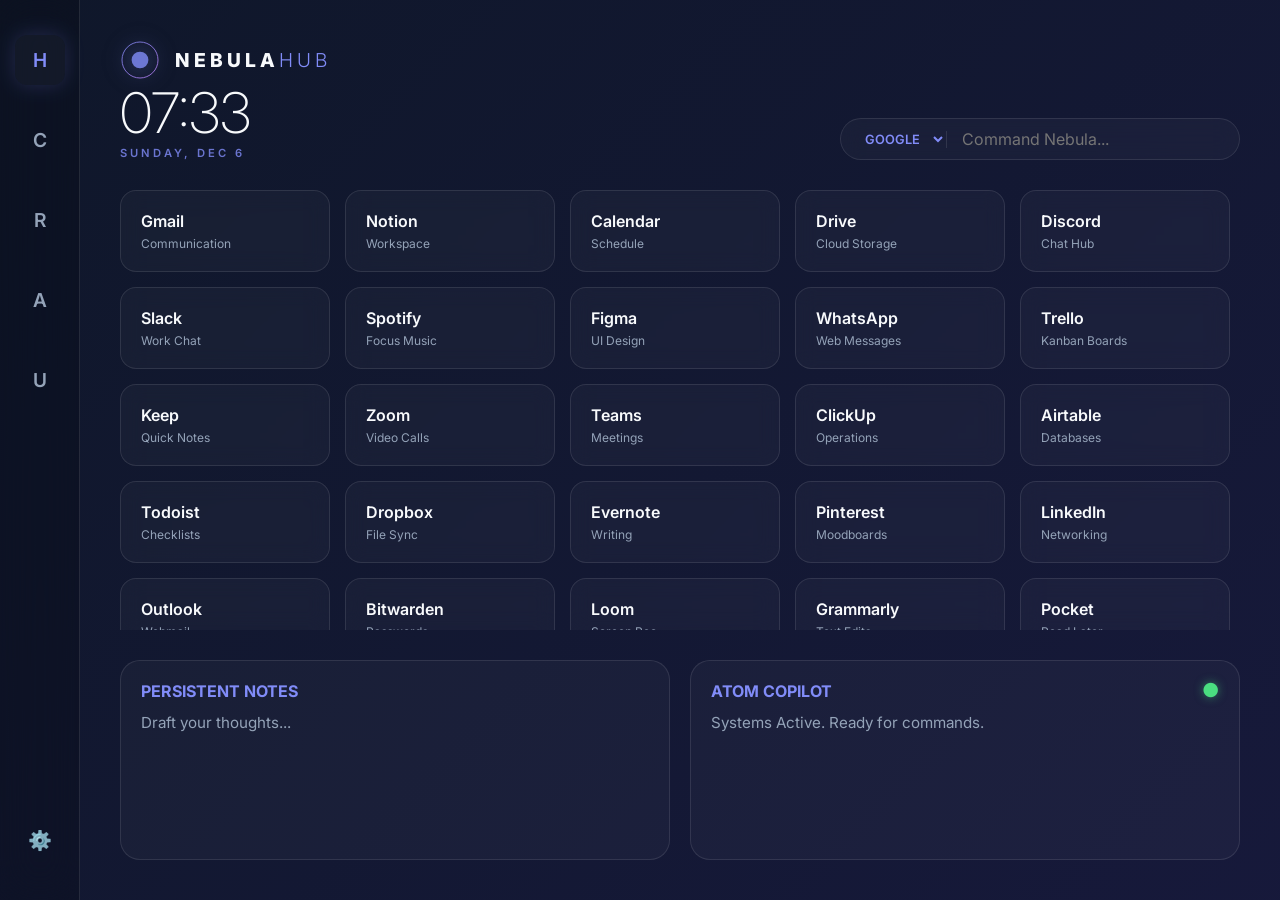
==== commit 80c91eb8: "UPGRADE" ====
--- a/index.html
+++ b/index.html
@@ -14,6 +14,7 @@
         <div class="icon" id="nav-coding" onclick="loadSet('coding', this)">C</div>
         <div class="icon" id="nav-research" onclick="loadSet('research', this)">R</div>
         <div class="icon" id="nav-ai" onclick="loadSet('ai', this)">A</div>
+        <div class="icon" id="nav-utilities" onclick="loadSet('utilities', this)">U</div>
         <div style="margin-top: auto;" class="icon" onclick="resetKey()" title="Reset API Key">⚙️</div>
     </nav>
 
@@ -51,7 +52,6 @@
         </div>
 
         <div class="grid" id="appGrid">
-            <!-- Apps injected by JS -->
         </div>
 
         <div class="widgets">
--- a/style.css
+++ b/style.css
@@ -0,0 +1,265 @@
+:root {
+    --bg-gradient: linear-gradient(135deg, #0f172a 0%, #1e1b4b 50%, #581c87 100%);
+    --glass: rgba(255, 255, 255, 0.03);
+    --glass-border: rgba(255, 255, 255, 0.1);
+    --accent: #818cf8;
+    --text-main: #f8fafc;
+    --text-dim: #94a3b8;
+}
+
+* {
+    margin: 0;
+    padding: 0;
+    box-sizing: border-box;
+    font-family: 'Inter', -apple-system, sans-serif;
+}
+
+body {
+    background: var(--bg-gradient);
+    background-size: 400% 400%;
+    animation: gradientFlow 15s ease infinite;
+    color: var(--text-main);
+    height: 100vh;
+    overflow: hidden;
+    display: flex;
+}
+
+@keyframes gradientFlow {
+    0% { background-position: 0% 50%; }
+    50% { background-position: 100% 50%; }
+    100% { background-position: 0% 50%; }
+}
+
+/* --- SIDEBAR NAVIGATION --- */
+nav {
+    width: 80px;
+    background: rgba(0, 0, 0, 0.2);
+    backdrop-filter: blur(20px);
+    border-right: 1px solid var(--glass-border);
+    display: flex;
+    flex-direction: column;
+    align-items: center;
+    padding: 20px 0;
+    z-index: 100;
+}
+
+.icon {
+    width: 50px;
+    height: 50px;
+    margin: 15px 0;
+    display: flex;
+    align-items: center;
+    justify-content: center;
+    border-radius: 12px;
+    cursor: pointer;
+    transition: 0.3s;
+    color: var(--text-dim);
+    font-weight: 600;
+    font-size: 1.2rem;
+}
+
+.icon:hover, .icon.active {
+    background: var(--glass);
+    color: var(--accent);
+    box-shadow: 0 0 20px rgba(129, 140, 248, 0.2);
+}
+
+/* --- MAIN CONTENT AREA --- */
+main {
+    flex: 1;
+    display: flex;
+    flex-direction: column;
+    padding: 40px;
+    gap: 30px;
+    overflow-y: auto;
+}
+
+/* --- HEADER & BRANDING --- */
+.header {
+    display: flex;
+    justify-content: space-between;
+    align-items: flex-end;
+}
+
+.brand-block {
+    display: flex;
+    flex-direction: column;
+    gap: 10px;
+}
+
+.logo-area {
+    display: flex;
+    align-items: center;
+    gap: 15px;
+    margin-bottom: -10px;
+}
+
+.nebula-logo {
+    width: 40px;
+    height: 40px;
+    filter: drop-shadow(0 0 10px rgba(129, 140, 248, 0.5));
+}
+
+.hub-title {
+    font-size: 1.2rem;
+    font-weight: 800;
+    letter-spacing: 4px;
+    color: var(--text-main);
+    text-transform: uppercase;
+}
+
+.hub-title span {
+    color: var(--accent);
+    font-weight: 300;
+}
+
+#clock { 
+    font-size: 3.5rem; 
+    font-weight: 200; 
+    line-height: 1;
+    margin-top: 5px;
+}
+
+#date { 
+    font-size: 0.7rem; 
+    font-weight: 600;
+    color: var(--accent); 
+    letter-spacing: 3px; 
+    margin-top: 5px;
+    opacity: 0.8;
+}
+
+/* --- OMNIBOX --- */
+.omni-box {
+    display: flex;
+    background: var(--glass);
+    backdrop-filter: blur(10px);
+    border: 1px solid var(--glass-border);
+    padding: 10px 20px;
+    border-radius: 100px;
+    width: 400px;
+    transition: 0.3s;
+    align-items: center;
+}
+
+.omni-box:focus-within {
+    width: 500px;
+    border-color: var(--accent);
+}
+
+#searchMode {
+    background: transparent;
+    border: none;
+    color: var(--accent);
+    outline: none;
+    cursor: pointer;
+    font-weight: 600;
+    font-size: 0.8rem;
+    text-transform: uppercase;
+    padding-right: 10px;
+    border-right: 1px solid var(--glass-border);
+}
+
+#searchMode option {
+    background: #0f172a;
+    color: white;
+}
+
+.omni-box input {
+    background: transparent;
+    border: none;
+    outline: none;
+    color: white;
+    flex: 1;
+    margin-left: 15px;
+    font-size: 1rem;
+}
+
+/* --- APP GRID --- */
+.grid {
+    display: grid;
+    grid-template-columns: repeat(auto-fill, minmax(180px, 1fr));
+    gap: 15px;
+    max-height: 50vh;
+    overflow-y: auto;
+    padding-right: 10px;
+}
+
+/* Scrollbar hiding for grid */
+.grid::-webkit-scrollbar { width: 5px; }
+.grid::-webkit-scrollbar-thumb { background: var(--glass-border); border-radius: 10px; }
+
+.card {
+    background: var(--glass);
+    backdrop-filter: blur(10px);
+    border: 1px solid var(--glass-border);
+    padding: 20px;
+    border-radius: 16px;
+    cursor: pointer;
+    transition: all 0.3s cubic-bezier(0.4, 0, 0.2, 1);
+    opacity: 0;
+    animation: fadeIn 0.4s forwards;
+}
+
+@keyframes fadeIn {
+    to { opacity: 1; transform: translateY(0); }
+}
+
+.card:hover {
+    background: rgba(255, 255, 255, 0.08);
+    transform: translateY(-5px);
+    border-color: var(--accent);
+    box-shadow: 0 5px 15px rgba(129, 140, 248, 0.1);
+}
+
+.card h3 { font-size: 1rem; margin-bottom: 5px; font-weight: 600; }
+.card p { font-size: 0.75rem; color: var(--text-dim); }
+
+/* --- WIDGET SECTION --- */
+.widgets {
+    display: grid;
+    grid-template-columns: 1fr 1fr;
+    gap: 20px;
+    margin-top: auto;
+}
+
+.widget-box {
+    background: var(--glass);
+    border: 1px solid var(--glass-border);
+    border-radius: 20px;
+    padding: 20px;
+    min-height: 200px;
+    display: flex;
+    flex-direction: column;
+}
+
+textarea {
+    background: transparent;
+    border: none;
+    outline: none;
+    color: var(--text-main);
+    resize: none;
+    flex: 1;
+    line-height: 1.6;
+    font-size: 0.95rem;
+}
+
+textarea::placeholder {
+    color: var(--text-dim);
+}
+
+#copilot-display {
+    font-size: 0.95rem;
+    color: var(--text-dim);
+    white-space: pre-wrap;
+    line-height: 1.6;
+    overflow-y: auto;
+    flex: 1;
+}
+
+#ai-status {
+    color: #4ade80;
+    font-size: 1.2rem;
+    line-height: 1;
+    text-shadow: 0 0 10px rgba(74, 222, 128, 0.5);
+}
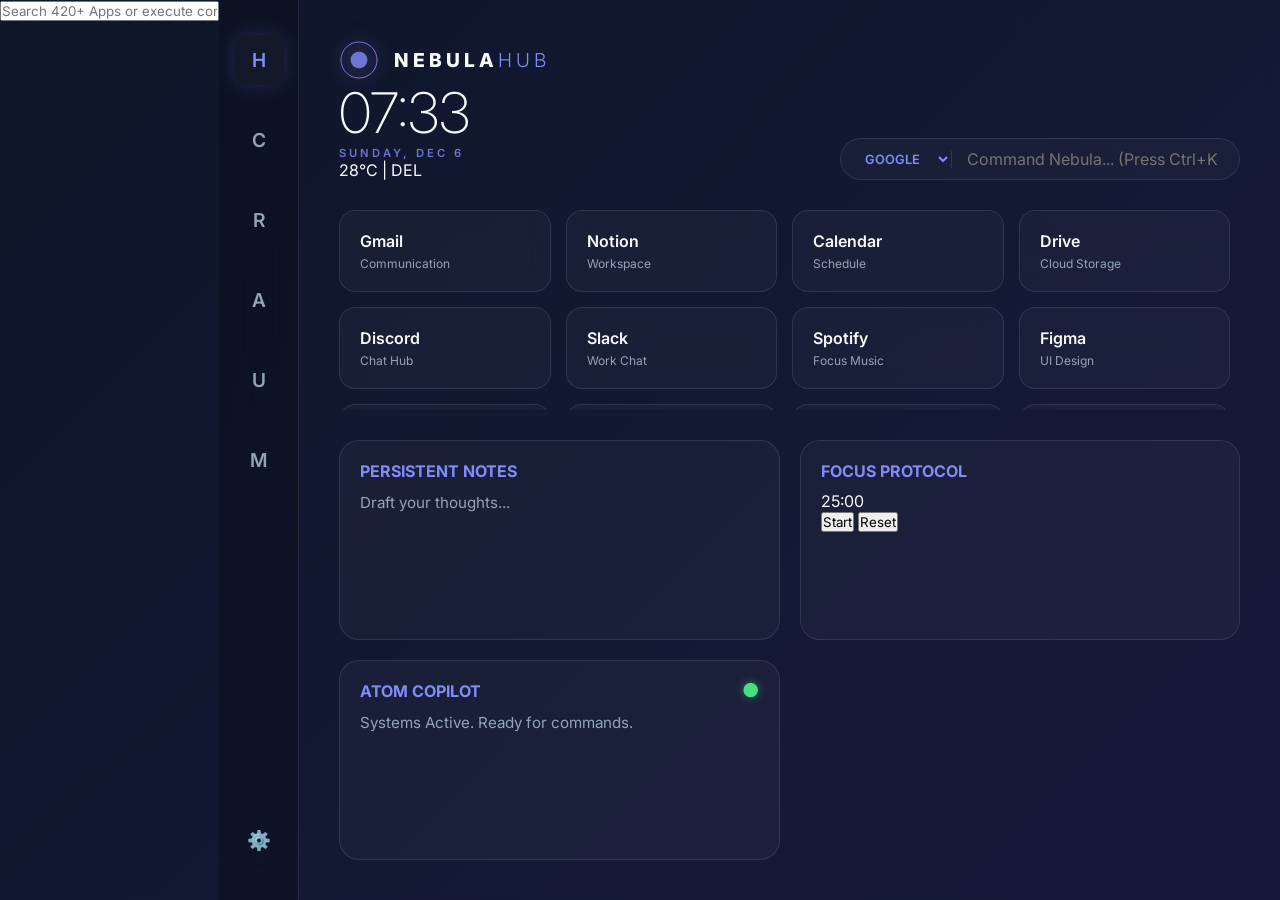
==== commit 2c9d0495: "Update index.html" ====
--- a/index.html
+++ b/index.html
@@ -3,11 +3,18 @@
 <head>
     <meta charset="UTF-8">
     <meta name="viewport" content="width=device-width, initial-scale=1.0">
-    <title>Nebula Hub | Workspace</title>
+    <title>Nebula Hub | Ultimate Workspace</title>
     <link rel="stylesheet" href="style.css">
     <link href="https://fonts.googleapis.com/css2?family=Inter:wght@200;300;400;600;800&display=swap" rel="stylesheet">
 </head>
 <body>
+
+    <div id="command-modal" class="hidden">
+        <div class="cmd-palette">
+            <input type="text" id="cmd-input" placeholder="Search 420+ Apps or execute command (Esc to close)...">
+            <ul id="cmd-results"></ul>
+        </div>
+    </div>
 
     <nav>
         <div class="icon active" id="nav-home" onclick="loadSet('home', this)">H</div>
@@ -15,7 +22,8 @@
         <div class="icon" id="nav-research" onclick="loadSet('research', this)">R</div>
         <div class="icon" id="nav-ai" onclick="loadSet('ai', this)">A</div>
         <div class="icon" id="nav-utilities" onclick="loadSet('utilities', this)">U</div>
-        <div style="margin-top: auto;" class="icon" onclick="resetKey()" title="Reset API Key">⚙️</div>
+        <div class="icon" id="nav-media" onclick="loadSet('media', this)">M</div>
+        <div style="margin-top: auto;" class="icon" onclick="toggleSettings()" title="Settings">⚙️</div>
     </nav>
 
     <main>
@@ -39,6 +47,7 @@
                 <div class="time-block">
                     <div id="clock">00:00</div>
                     <div id="date">LOADING...</div>
+                    <div id="weather-module">28°C | DEL</div>
                 </div>
             </div>
             
@@ -46,8 +55,10 @@
                 <select id="searchMode">
                     <option value="google">Google</option>
                     <option value="atom">Atom AI</option>
+                    <option value="youtube">YouTube</option>
+                    <option value="github">GitHub</option>
                 </select>
-                <input type="text" placeholder="Command Nebula..." onkeypress="handleOmni(event)">
+                <input type="text" placeholder="Command Nebula... (Press Ctrl+K for Palette)" onkeypress="handleOmni(event)">
             </div>
         </div>
 
@@ -59,6 +70,16 @@
                 <h4 style="margin-bottom:10px; color:var(--accent);">PERSISTENT NOTES</h4>
                 <textarea id="notes-area" placeholder="Draft your thoughts..."></textarea>
             </div>
+            
+            <div class="widget-box" id="pomodoro-widget">
+                <h4 style="margin-bottom:10px; color:var(--accent);">FOCUS PROTOCOL</h4>
+                <div class="timer-display" id="timer-val">25:00</div>
+                <div class="timer-controls">
+                    <button id="btn-start" onclick="startTimer()">Start</button>
+                    <button id="btn-reset" onclick="resetTimer()">Reset</button>
+                </div>
+            </div>
+
             <div class="widget-box">
                 <div style="display:flex; justify-content:space-between; margin-bottom:10px;">
                     <h4 style="color:var(--accent);">ATOM COPILOT</h4>
--- a/style.css
+++ b/style.css
@@ -30,7 +30,6 @@
     100% { background-position: 0% 50%; }
 }
 
-/* --- SIDEBAR NAVIGATION --- */
 nav {
     width: 80px;
     background: rgba(0, 0, 0, 0.2);
@@ -64,7 +63,6 @@
     box-shadow: 0 0 20px rgba(129, 140, 248, 0.2);
 }
 
-/* --- MAIN CONTENT AREA --- */
 main {
     flex: 1;
     display: flex;
@@ -74,7 +72,6 @@
     overflow-y: auto;
 }
 
-/* --- HEADER & BRANDING --- */
 .header {
     display: flex;
     justify-content: space-between;
@@ -129,7 +126,6 @@
     opacity: 0.8;
 }
 
-/* --- OMNIBOX --- */
 .omni-box {
     display: flex;
     background: var(--glass);
@@ -175,7 +171,6 @@
     font-size: 1rem;
 }
 
-/* --- APP GRID --- */
 .grid {
     display: grid;
     grid-template-columns: repeat(auto-fill, minmax(180px, 1fr));
@@ -185,7 +180,6 @@
     padding-right: 10px;
 }
 
-/* Scrollbar hiding for grid */
 .grid::-webkit-scrollbar { width: 5px; }
 .grid::-webkit-scrollbar-thumb { background: var(--glass-border); border-radius: 10px; }
 
@@ -215,7 +209,6 @@
 .card h3 { font-size: 1rem; margin-bottom: 5px; font-weight: 600; }
 .card p { font-size: 0.75rem; color: var(--text-dim); }
 
-/* --- WIDGET SECTION --- */
 .widgets {
     display: grid;
     grid-template-columns: 1fr 1fr;
